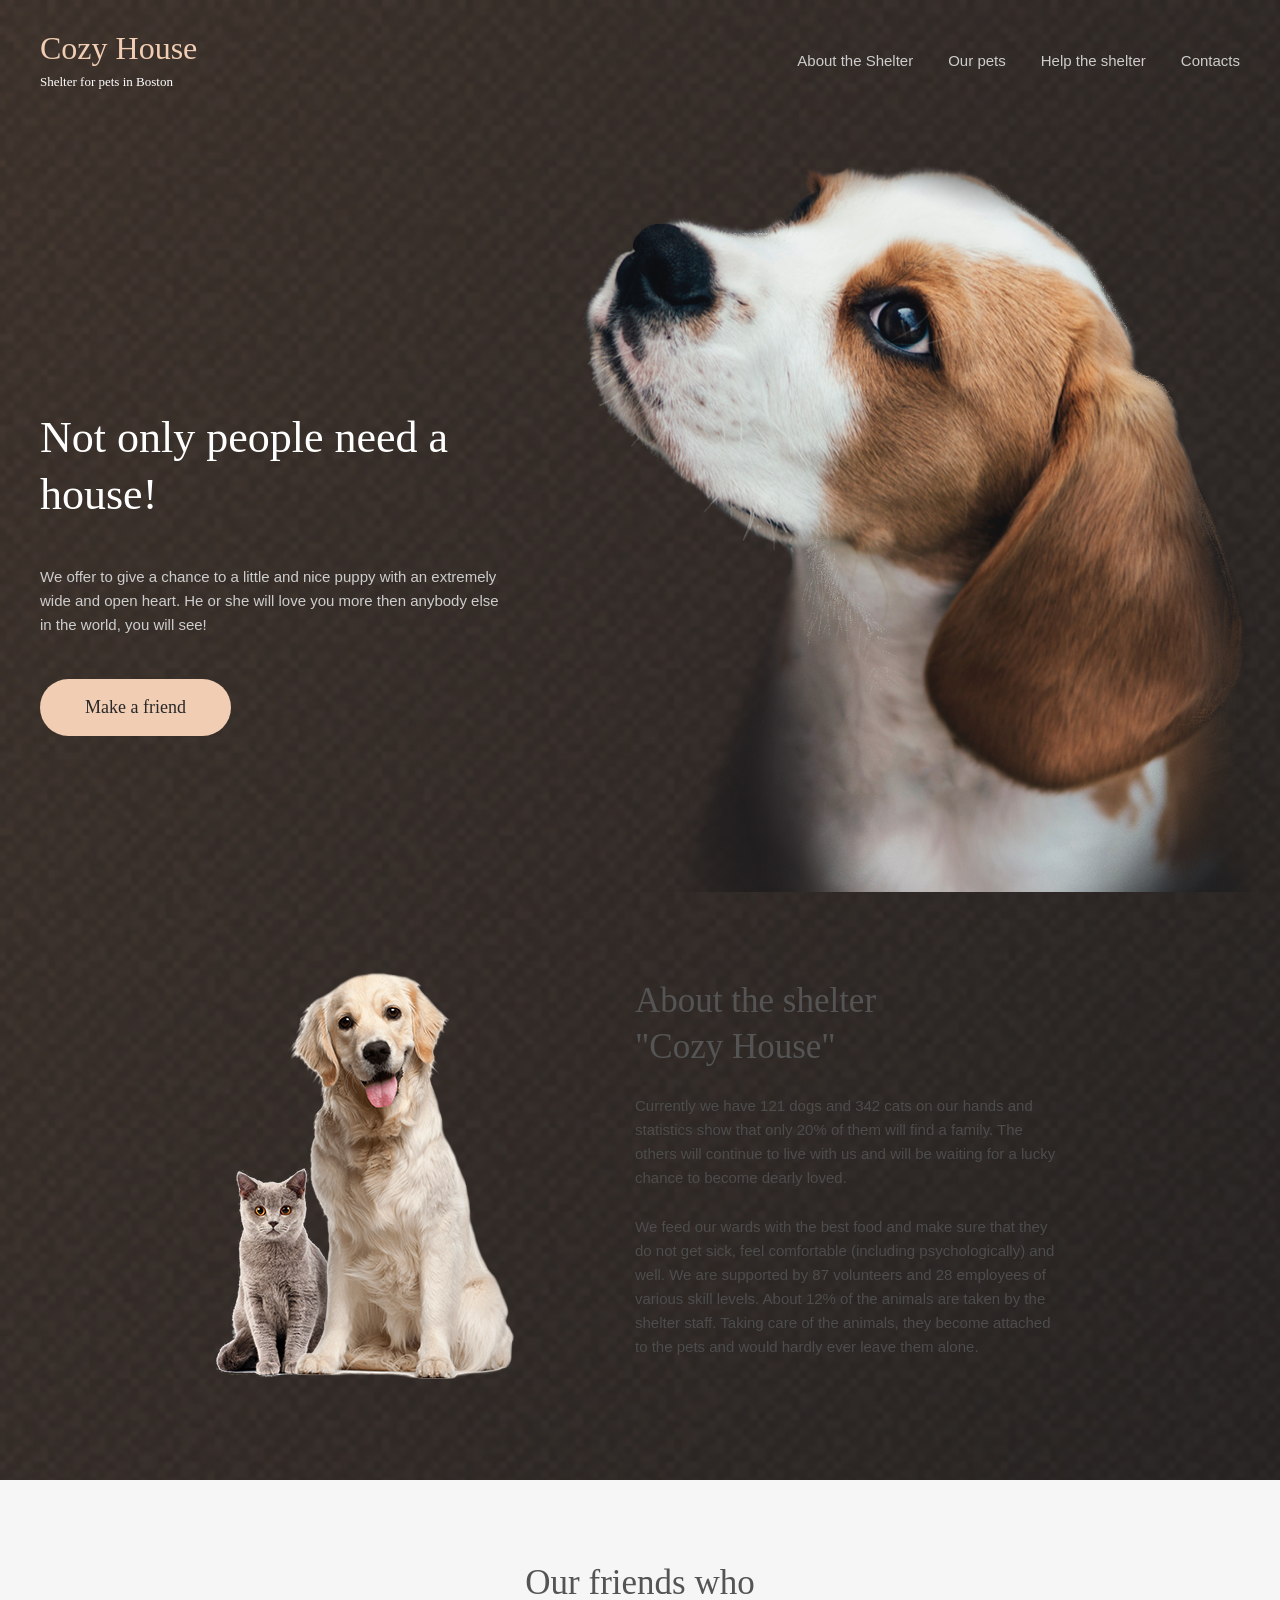
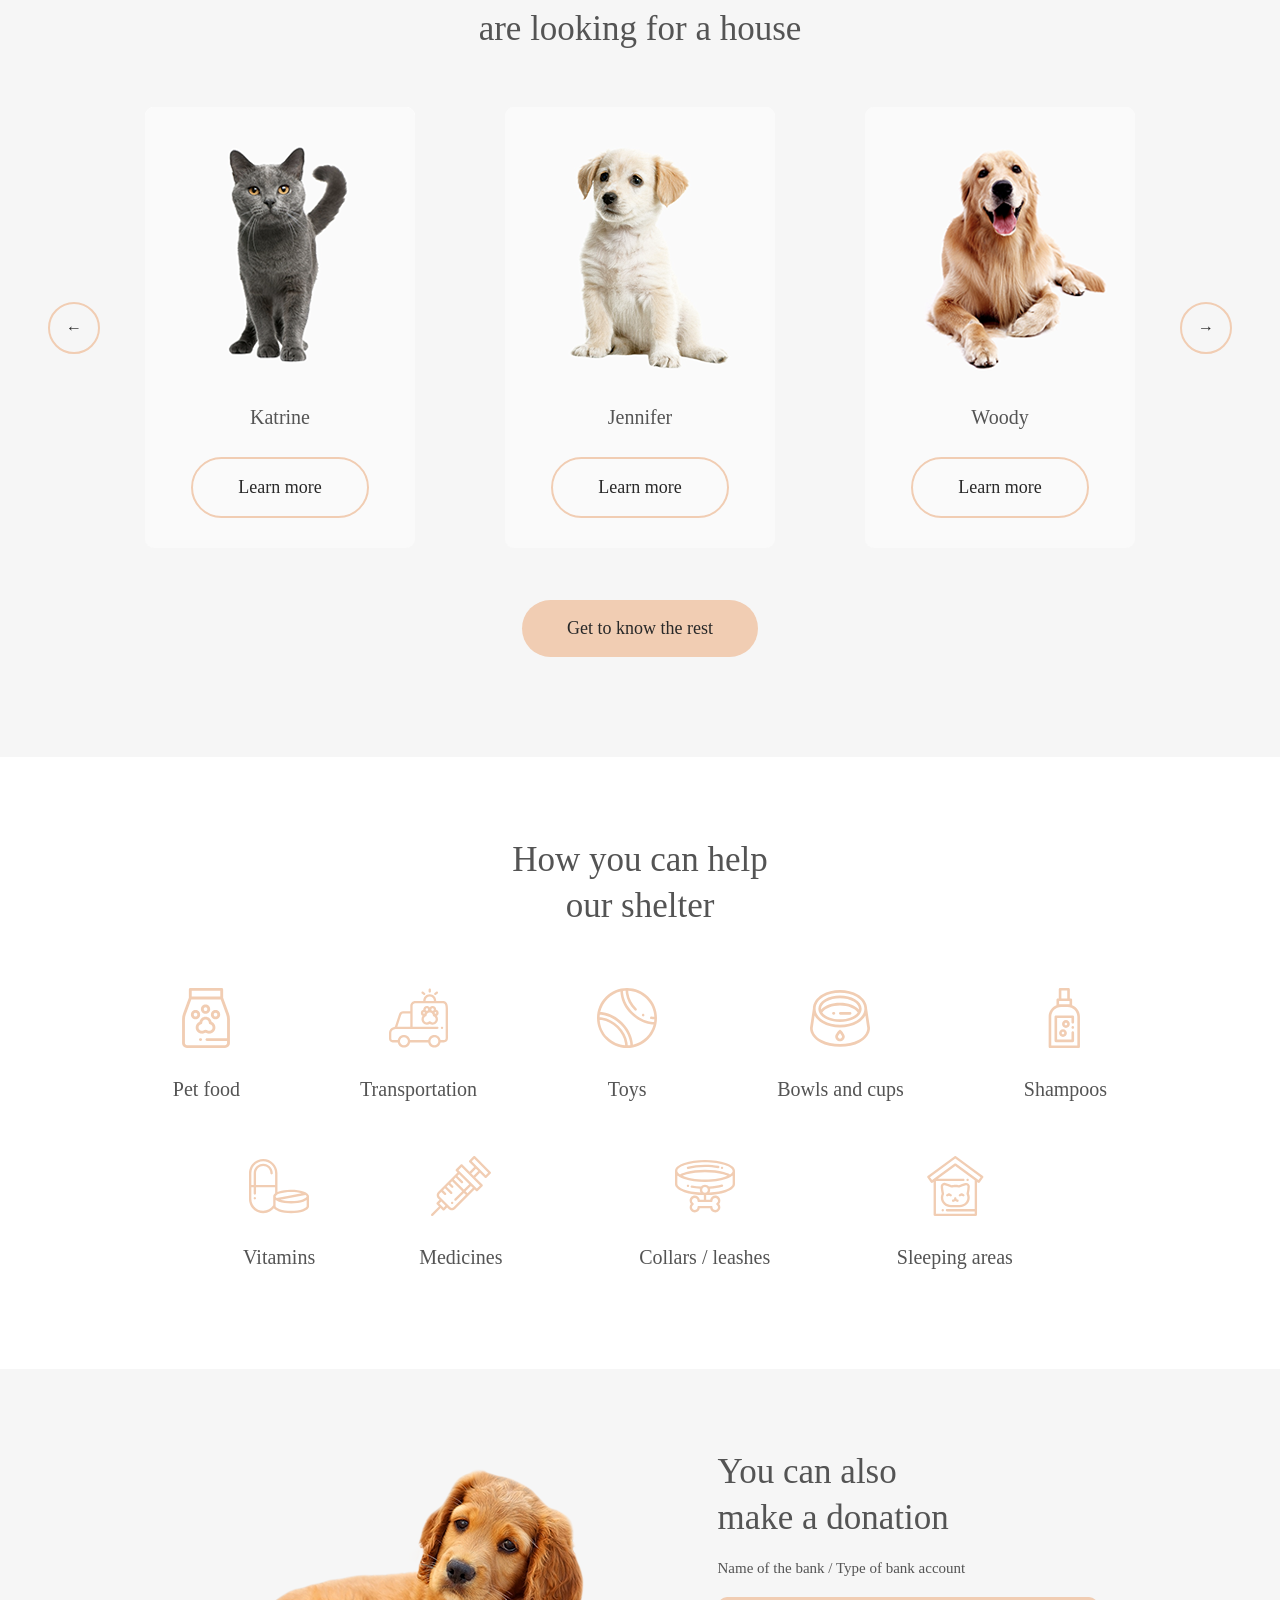
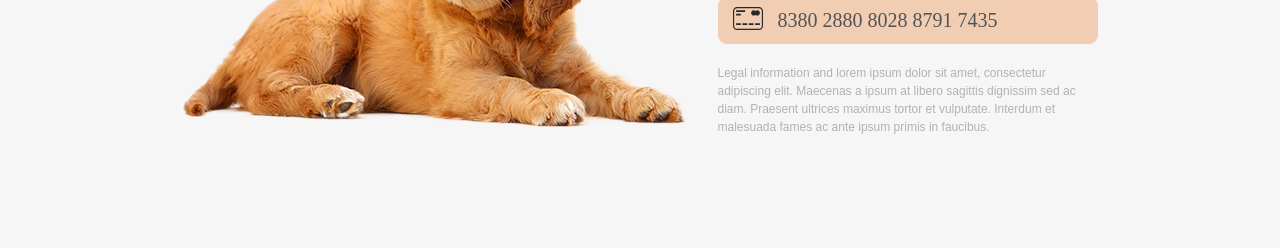
==== index.html @ b6890c9a "feat: add help and donation part to index" ====
<!doctype html>
<html lang="en">
  <head>
    <meta charset="UTF-8" />
    <meta name="viewport" content="width=device-width, initial-scale=1.0" />
    <link rel="stylesheet" href="style.css" />

    <title>Shelter</title>
  </head>
  <body>
    <div class="top-background-wrapper">
      <header class="header">
        <div class="header-container">
          <div class="header-logo">
            <a href="index.html" class="header-logo-link">
              <h1>Cozy House</h1>
              <p>Shelter for pets in Boston</p>
            </a>
          </div>
          <nav class="header-navigation">
            <ul class="nav-list">
              <li class="nav-item"><a href="#about">About the Shelter</a></li>
              <li class="nav-item"><a href="our-pets.html">Our pets</a></li>
              <li class="nav-item"><a href="#help">Help the shelter</a></li>
              <li class="nav-item"><a href="#donation">Contacts</a></li>
            </ul>
          </nav>
        </div>
      </header>

      <section class="start-screen">
        <div class="container start-screen-container">
          <div class="start-screen-wrapper">
            <div class="start-screen-content">
              <h2>
                Not only people <br class="show-on-mobile" />
                need a house!
              </h2>
              <p class="start-screen-text">
                We offer to give a chance to a little and nice puppy with an extremely wide and open heart. He or she will love you more
                then anybody else in the world, you will see!
              </p>
            </div>
            <div class="start-scree-button-block">
              <a href="#" class="start-screen-button">Make a friend</a>
            </div>
          </div>
          <img src="img/dog1.png" alt="Собака" class="start-screen-image" />
        </div>
      </section>
<main>
      <section class="about">
        <div class="container">
          <div class="about-content">
            <img src="img/about-pets.png" alt="фото" class="about-pet-image" />
            <div class="about-text-content">
              <h3>
                About the shelter <br />
                "Cozy House"
              </h3>
              <p>
                Currently we have 121 dogs and 342 cats on our hands and statistics show that only 20% of them will find a family. The
                others will continue to live with us and will be waiting for a lucky chance to become dearly loved.
              </p>
              <p>
                We feed our wards with the best food and make sure that they do not get sick, feel comfortable (including psychologically)
                and well. We are supported by 87 volunteers and 28 employees of various skill levels. About 12% of the animals are taken by
                the shelter staff. Taking care of the animals, they become attached to the pets and would hardly ever leave them alone.
              </p>
            </div>
          </div>
        </div>
      </section>

      <section class="pets">
        <div class="container">
          <div class="pets-content">
            <h3 class="pets-text">
              Our friends who<br />
              are looking for a house
            </h3>
            <div class="slider">
              <div class="slider-button-left">←</div>

              <div class="pets-cards">
                <div class="pet-card">
                  <img src="img/pets-katrine.png" alt="фото" class="pet-card-image" />
                  <p>Katrine</p>
                  <a href="#" class="pet-card-button">Learn more</a>
                </div>
                <div class="pet-card">
                  <img src="img/pets-jennifer.png" alt="фото" class="pet-card-image" />
                  <p>Jennifer</p>
                  <a href="#" class="pet-card-button">Learn more</a>
                </div>
                <div class="pet-card pet-card-woody">
                  <img src="img/pets-woody.png" alt="фото" class="pet-card-image" />
                  <p>Woody</p>
                  <a href="#" class="pet-card-button">Learn more</a>
                </div>
              </div>
              <div class="slider-button-right">→</div>
            </div>
            <a href="#" class="pets-content-button">Get to know the rest</a>
          </div>
        </div>
      </section>
      <section class="help">
        <div class="container">
          <div class="help-content">
            <h3 class="help-title">
              How you can help <br />
              our shelter
            </h3>
          </div>
          <div class="help-cards">
            <div class="help-card">
              <img src="img/icon-pet-food.svg" alt="Pet-food" />
              <h4>Pet food</h4>
            </div>

            <div class="help-card">
              <img src="img/icon-transportation.svg" alt="Transportation" />
              <h4>Transportation</h4>
            </div>

            <div class="help-card">
              <img src="img/icon-toys.svg" alt="Toys" />
              <h4>Toys</h4>
            </div>

            <div class="help-card">
              <img src="img/icon-bowls-and-cups.svg" alt="Bowls and cups" />
              <h4>Bowls and cups</h4>
            </div>

            <div class="help-card">
              <img src="img/icon-shampoos.svg" alt="Shampoos" />
              <h4>Shampoos</h4>
            </div>
            <div class="help-card">
              <img src="img/icon-vitamins.svg" alt="Vitamins" />
              <h4>Vitamins</h4>
            </div>
            <div class="help-card">
              <img src="img/icon-medicines.svg" alt="Medicines" />
              <h4>Medicines</h4>
            </div>
            <div class="help-card">
              <img src="img/icon-collars-leashes.svg" alt="Collars / leashes" />
              <h4>Collars / leashes</h4>
            </div>
            <div class="help-card">
              <img src="img/icon-sleeping-area.svg" alt="Sleeping areas" />
              <h4>Sleeping areas</h4>
            </div>
          </div>
        </div>
      </section>

      <section class="donation">
        <div class="container">
          <div class="donation-content">
            <img src="img/donation-dog.png" alt="фото" />
            <div class="donation-info">
              <h3>
                You can also<br />
                make a donation
              </h3>
              <h5>Name of the bank / Type of bank account</h5>
              <div class="credit-card">
                <a href="#!" class="credit-card-number">
                  <div class="credit-card-ico">
                    <img src="img/credit-card.svg" alt="ico" />
                  </div>
                  <h4>8380 2880 8028 8791 7435</h4>
                </a>
                <p>
                  Legal information and lorem ipsum dolor sit amet, consectetur adipiscing elit. Maecenas a ipsum at libero sagittis
                  dignissim sed ac diam. Praesent ultrices maximus tortor et vulputate. Interdum et malesuada fames ac ante ipsum primis in
                  faucibus.
                </p>
              </div>
            </div>
          </div>
        </div>
      </section>
    </main>
  </body>
</html>
---- style.css ----
body {
  margin: 0;
}
html {
  scroll-behavior: smooth;
}

.top-background-wrapper {
  background: url("img/start-screen-gradient-background.jpg") center/cover no-repeat;
  width: 100%;
  overflow: visible;
}
.container {
  max-width: 1280px;
  margin: 0 auto;
  padding: 0 40px;
  box-sizing: border-box;
}
.header-container {
  padding-top: 31px;
  padding-bottom: 74px;
  padding-left: 40px;
  padding-right: 40px;
  display: flex;
  justify-content: space-between;
  align-items: center;
}
.header-logo-link {
  text-decoration: none;
  flex-shrink: 0;
}

.nav-list {
  display: flex;
  list-style-type: none;
  gap: 35px;
  padding: 0;
  margin: 0;
}
.nav-item a {
  text-decoration: none;
  color: #cdcdcd;
  font-family: "Arial";
  line-height: 1.6;
  font-size: 15px;
  white-space: nowrap;
}
.header-logo h1 {
  font-family: "Georgia";
  font-size: 32px;
  margin: 0;
  line-height: 1.1;
  color: #f1cdb3;
  font-weight: normal;
}
.header-logo h1:hover {
  -webkit-text-stroke: 1px black;
}
.header-logo p:hover {
  text-shadow:
    -1px -1px 0 #000,
    1px -1px 0 #000,
    -1px 1px 0 #000,
    1px 1px 0 #000;
}

.header-logo p {
  color: #ffffff;
  font-size: 13px;
  letter-spacing: 10%;
  margin-top: 8px;
  margin-bottom: 0px;
}

.start-screen-text {
  color: #cdcdcd;
  margin: 42px 0;
  font-size: 15px;

  line-height: 1.6;

  font-family: "Arial";
}

.start-screen-container h2 {
  margin: 0;
  font-size: 44px;
  line-height: 1.3;
  font-family: "Georgia";
  text-decoration: none;
  color: #ffffff;
  font-weight: normal;
}

.start-screen {
  width: 100%;
}
.start-screen-container {
  display: flex;
  justify-content: space-between;
  align-items: center;
  position: relative;
  height: 728px;
  overflow: hidden;
  padding-top: 89px;
}
.start-screen-content {
  display: flex;
  flex-direction: column;
  justify-content: center;
  width: 460px;
  position: relative;
  z-index: 2;
  align-items: flex-start;
}
.start-screen-wrapper {
  display: flex;
  flex-direction: column;
}
.start-screen-image {
  position: absolute;
  right: 0;
  bottom: 0;
  z-index: 1;
  pointer-events: none;
}

.start-screen-button {
  background: #f1cdb3;
  border-radius: 40px;
  color: #292929;
  font-size: 18px;
  line-height: 1.5;
  font-family: "Georgia";
  padding: 15px 45px;
  text-decoration: none;
}
.about-pet-image {
  margin-right: 120px;
  width: 300px;
  height: 408px;
}

.about-content {
  display: flex;
  align-items: center;
  justify-content: center;
  margin-top: 80px;
  margin-bottom: 100px;
}

.about-text-content {
  width: 430px;
}
.about-text-content h3 {
  font-family: Georgia;
  font-size: 35px;
  color: #545454;
  letter-spacing: 6%;
  line-height: 1.3;
  margin: 0 auto;
  font-weight: normal;
}

.about-text-content p {
  font-family: Arial;
  font-size: 15px;
  color: #4c4c4c;
  line-height: 1.6;
  margin-top: 25px;
}
.pets {
  background-color: #f6f6f6;
  padding-bottom: 100px;
  box-sizing: border-box;
}

.pets-content {
  width: 1200px;
  display: flex;
  flex-direction: column;
  align-items: center;
}

.slider {
  width: 1200px;
  height: 435px;
  display: flex;
  justify-content: center;
  align-items: center;
}

.pet-card {
  background-color: #fafafa;
  margin: 0px 45px;
  width: 270px;
  display: flex;
  flex-direction: column;
  justify-content: center;
  align-items: center;
  border-radius: 9px;
  gap: 30px;
}

.pet-card p {
  color: #545454;
  font-family: "Georgia";
  font-size: 20px;
  letter-spacing: 6%;
  line-height: 100%;
  margin: 0;
}

.pets-cards {
  display: flex;
  justify-content: center;
  align-items: center;
  flex-direction: row;
  max-width: 100%;
}
.pet-card-image {
  width: 270px;
  height: 270px;
}
.pets-text {
  font-weight: normal;
  font-family: "Georgia";
  font-size: 35px;
  letter-spacing: 6%;
  line-height: 1.3;
  color: #545454;
  height: 90px;
  width: 400px;
  margin-top: 80px;
  margin-bottom: 60px;
  text-align: center;
}

.pet-card-button {
  border: 2px solid #f1cdb3;
  border-radius: 40px;
  color: #292929;
  font-size: 18px;
  line-height: 1.5;
  font-family: "Georgia";
  padding: 15px 45px;
  margin-bottom: 30px;
  text-decoration: none;
  box-sizing: border-box;
}
.pets-content-button {
  background: #f1cdb3;
  margin-top: 55px;
  border-radius: 40px;
  color: #292929;
  font-size: 18px;
  line-height: 1.5;
  font-family: "Georgia";
  padding: 15px 45px;
  text-decoration: none;
}

.slider-button-right,
.slider-button-left {
  display: flex;
  align-items: center;
  justify-content: center;
  text-decoration: none;
  border-radius: 50%;
  border: 2px solid #f1cdb3;
  color: #292929;
  box-sizing: border-box;
  height: 52px;
  width: 52px;
  flex-shrink: 0;
}

.help {
  background-color: #ffffff;
  display: flex;
  flex-direction: column;
  align-items: center;
  justify-content: center;
  padding: 0 20px;
}

.help-cards {
  display: grid;
  grid-template-columns: auto 120px auto 120px auto 120px auto 120px auto;
  justify-content: center;
  gap: 55px 0;
  max-width: 1026px;
  margin-bottom: 100px;
}

.help-card {
  display: flex;
  margin: 0 !important;
  flex-direction: column;
  justify-content: center;
  align-items: center;
  white-space: nowrap;
  width: fit-content;
  gap: 30px;
}

.help-card:nth-child(1) {
  grid-column: 1;
}
.help-card:nth-child(2) {
  grid-column: 3;
}
.help-card:nth-child(3) {
  grid-column: 5;
}
.help-card:nth-child(4) {
  grid-column: 7;
}
.help-card:nth-child(5) {
  grid-column: 9;
}
.help-card:nth-child(6) {
  grid-column: 2;
  transform: translateX(3px);
}
.help-card:nth-child(7) {
  grid-column: 4;
  transform: translateX(-58px);
}
.help-card:nth-child(8) {
  grid-column: 6;
  transform: translateX(-18px);
}
.help-card:nth-child(9) {
  grid-column: 8;
  transform: translateX(-7px);
}

.help-title {
  display: flex;
  justify-content: center;
  text-align: center;
  margin-top: 80px;
  margin-bottom: 60px;
  font-size: 35px;
  font-family: "Georgia";
  letter-spacing: 6%;
  line-height: 1.3;
  color: #545454;
  font-weight: normal;
}

.help-card h4 {
  font-family: "Georgia";
  font-size: 20px;
  line-height: 1.15;
  letter-spacing: 6%;
  color: #545454;
  font-weight: normal;
  margin: 0;
}

.help-card img {
  height: 60px;
  width: 60px;
}

.donation {
  background-color: #f6f6f6;
  display: flex;
  justify-content: center;
  align-items: center;
}
.donation-content {
  display: flex;
  justify-content: center;
  align-items: center;
  gap: 30px;
  width: 915px;
  margin-top: 80px;
  margin-bottom: 100px;
}
.donation-content img {
  height: 261px;
  width: 505px;
}
.donation-info {
  display: flex;
  flex-direction: column;
  align-items: flex-start;
  gap: 20px;
}
.donation-info h3 {
  font-family: "Georgia";
  font-size: 35px;
  line-height: 1.3;
  letter-spacing: 6%;
  font-weight: normal;
  color: #545454;
  margin: 0;
}

.donation-info h5 {
  font-family: "Georgia";
  font-size: 15px;
  line-height: 1.1;
  letter-spacing: 6%;
  font-weight: normal;
  color: #545454;
  margin: 0;
}

.credit-card-number h4 {
  color: #545454;
  font-family: "Georgia";
  letter-spacing: 6%;
  line-height: 1.15;
  font-size: 20px;
  margin: 0;
  font-weight: normal;
}
.credit-card-ico img {
  height: 23px;
  width: 30px;
}

.credit-card p {
  color: #b2b2b2;
  font-family: "Arial";
  font-size: 12px;
  line-height: 18px;
  margin-top: 20px;
}

.credit-card-number {
  display: flex;
  flex-direction: row;
  align-items: center;
  gap: 15px;
  white-space: nowrap;
  background-color: #f1cdb3;
  border-radius: 9px;
  padding: 10px 15px;
  text-decoration: none;
}

.footer {
  background: url("footer-gradient-background.png") center/cover no-repeat;
  padding: 40px 40px 0 40px; /* Верхние отступы */
  margin-top: 0; /* Сбрасываем любые верхние отступы */
  position: relative; /* Обычный поток документа */
}

.footer-content-info-contacts h3 {
  margin: 0;
  font-size: 35px;
  color: #ffffff;
  font-family: "Georgia";
  letter-spacing: 6%;
  line-height: 1.3;
  font-weight: normal;
}

.footer-content-info-locations h3 {
  margin: 0;
  font-size: 35px;
  color: #ffffff;
  font-family: "Georgia";
  letter-spacing: 6%;
  line-height: 1.3;
  font-weight: normal;
}

.footer-content-image img {
  height: 310px;
  width: 300px;
}

.footer-content {
  display: flex;
  justify-content: space-between;
  gap: 160px;
}

.footer-content-info {
  display: flex;
  flex-direction: row;
  flex-shrink: 0;
  gap: 160px;
}

.footer-content-info-contacts {
  display: flex;
  flex-direction: column;
  align-items: flex-start;
  gap: 40px;
  margin-bottom: 40px;
  margin-top: 16px;
  height: fit-content;
}
.footer-content-info-locations {
  display: flex;
  flex-direction: column;
  align-items: flex-start;
  gap: 34px;
  margin-bottom: 40px;
  margin-top: 16px;
}

.footer-links {
  display: flex;
  align-items: center;
  gap: 20px;
  text-decoration: none;
}
.footer-links h4 {
  color: #f1cdb3;
  font-size: 20px;
  font-family: "Georgia";
  letter-spacing: 6%;
  line-height: 1.15;
  font-weight: normal;
  margin: 0;
}

.header__white {
  height: 120px;
}
.white__bg {
  background: #ffffff;
}

.white__bg h1 {
  color: #545454;
}

.white__bg p {
  color: #292929;
}

.white__bg a {
  color: #545454;
}

.button__white_bg {
  margin-bottom: 35px;
}
.our__pets__cards {
  display: grid;
  /* Меняем repeat(4...) на auto-fit, чтобы карточки переносились автоматически */
  grid-template-columns: repeat(auto-fit, 270px);
  justify-content: center;
  gap: 24px 40px;
  max-width: 1300px; /* Чтобы блок не разлетался слишком широко */
  margin: 0 auto 47px auto; /* Центрируем и оставляем отступ 100px снизу */
}

.our__pet__card {
  display: flex;
  flex-direction: column;
  justify-content: center;
  align-items: center;
  gap: 30px;
}

.our__pet__card p {
  margin: 0;
  font-family: Georgia;
  font-size: 20px;
  color: #545454;
  letter-spacing: 6%;
  line-height: 100%;
}

.slider-nav {
  display: flex;
  justify-content: center;
  align-items: center;
  gap: 20px;
}

.nav-btn-left {
  border-radius: 50%;
  width: 50px;
  height: 50px;
  border: 2px solid #cdcdcd;
  color: #cdcdcd;
  background-color: #f6f6f6;
}

.nav-btn-right {
  border-radius: 50%;
  width: 50px;
  height: 50px;
  border: 2px solid #f1cdb3;
  color: #000000;
  background-color: #f6f6f6;
}

.nav-btn-active-page {
  border-radius: 50%;
  width: 50px;
  height: 50px;
  background-color: #f1cdb3;
  border: 2px solid #f1cdb3;

  color: #000000;
}
.show-on-mobile {
  display: none;
}

.start-scree-button-block {
  display: flex;
  justify-content: start;
  align-items: start;
}
/* Планшетная версия (768px - 1279px) */
@media (min-width: 768px) and (max-width: 1279px) {
  .container {
    max-width: 1279px;
    padding: 0 30px;
  }
  .header-logo h1 {
    font-size: 35px;
  }

  .header-container {
    padding-left: 30px;
    padding-right: 30px;
    padding-bottom: 60px;
  }
  .start-screen-container {
    flex-direction: column;
    justify-content: start;
    align-items: center;
    height: 1015px;
  }

  .start-screen-image {
    height: 593px;
    width: 569px;
  }
  .about-content {
    flex-direction: column-reverse;
    align-items: center;
    gap: 80px;
  }

  .about-pet-image {
    margin-right: 0;
  }
  .start-scree-button-block {
    display: flex;
    justify-content: center;
  }
  .slider {
    width: 708px;
  }
  .pet-card {
    margin: 0px;
  }
  .pets-cards {
    gap: 40px;
    margin-left: 12px;
    margin-right: 12px;
    overflow: hidden;
  }
  .pets-content {
    width: 708px;
  }
  .pet-card-woody {
    display: none;
  }

  .help-cards {
    grid-template-columns: repeat(3, 1fr);
    gap: 55px 60px;
    max-width: 630px;
  }
  .help-card:nth-child(n) {
    transform: none;
    grid-column: auto;
  }
  .help-card {
    height: 113px;
    width: 170px;
  }

  .donation-content {
    flex-direction: column-reverse;
    gap: 60px;
    margin-top: 78px;
    margin-bottom: 100px;
  }

  .donation-info {
    width: 380px;
    justify-content: center;
  }
  .footer-content {
    flex-direction: column;
    gap: 65px;
  }
  .footer {
    padding: 30px 64px 0px 64px;
  }
  .footer-content-image {
    display: flex;
    align-items: center;
    justify-content: center;
  }
  .hide-on-mobile {
    display: none;
  }
  .footer-content-info {
    gap: 30px;
  }
  .show-on-mobile {
    display: block;
  }

  .about-text-content p {
    margin-bottom: 0px;
  }
  .credit-card p {
    margin-bottom: 0px;
  }
  .pet-card-button {
    padding: 15px 45px;
  }

  .credit-card-number {
    width: fit-content;
    padding: 7px 15px;
  }

  .footer-content-info-contacts {
    margin-top: 0px;
    width: fit-content;
    margin-bottom: 0px;
  }

  .footer-content-info-locations {
    margin-top: 0px;
    width: fit-content;
    gap: 32px;
    margin-bottom: 0px;
  }
}
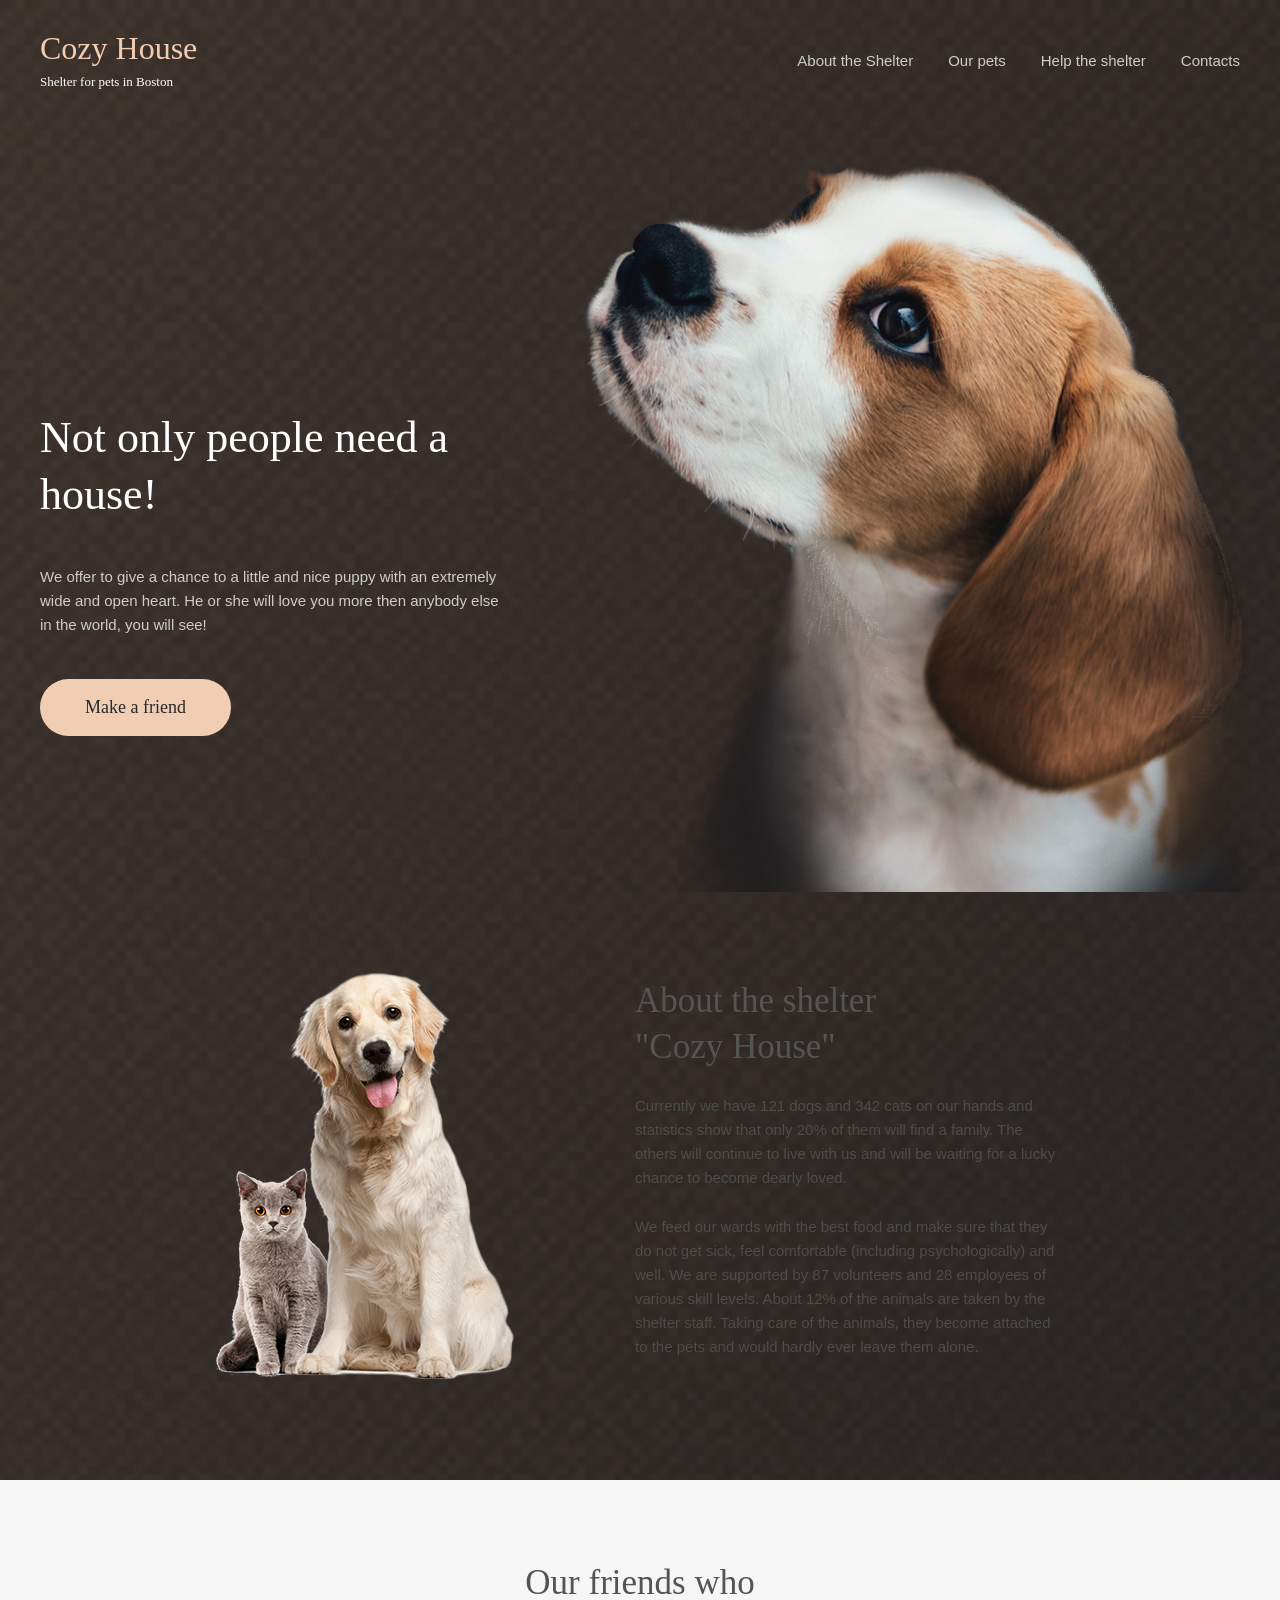
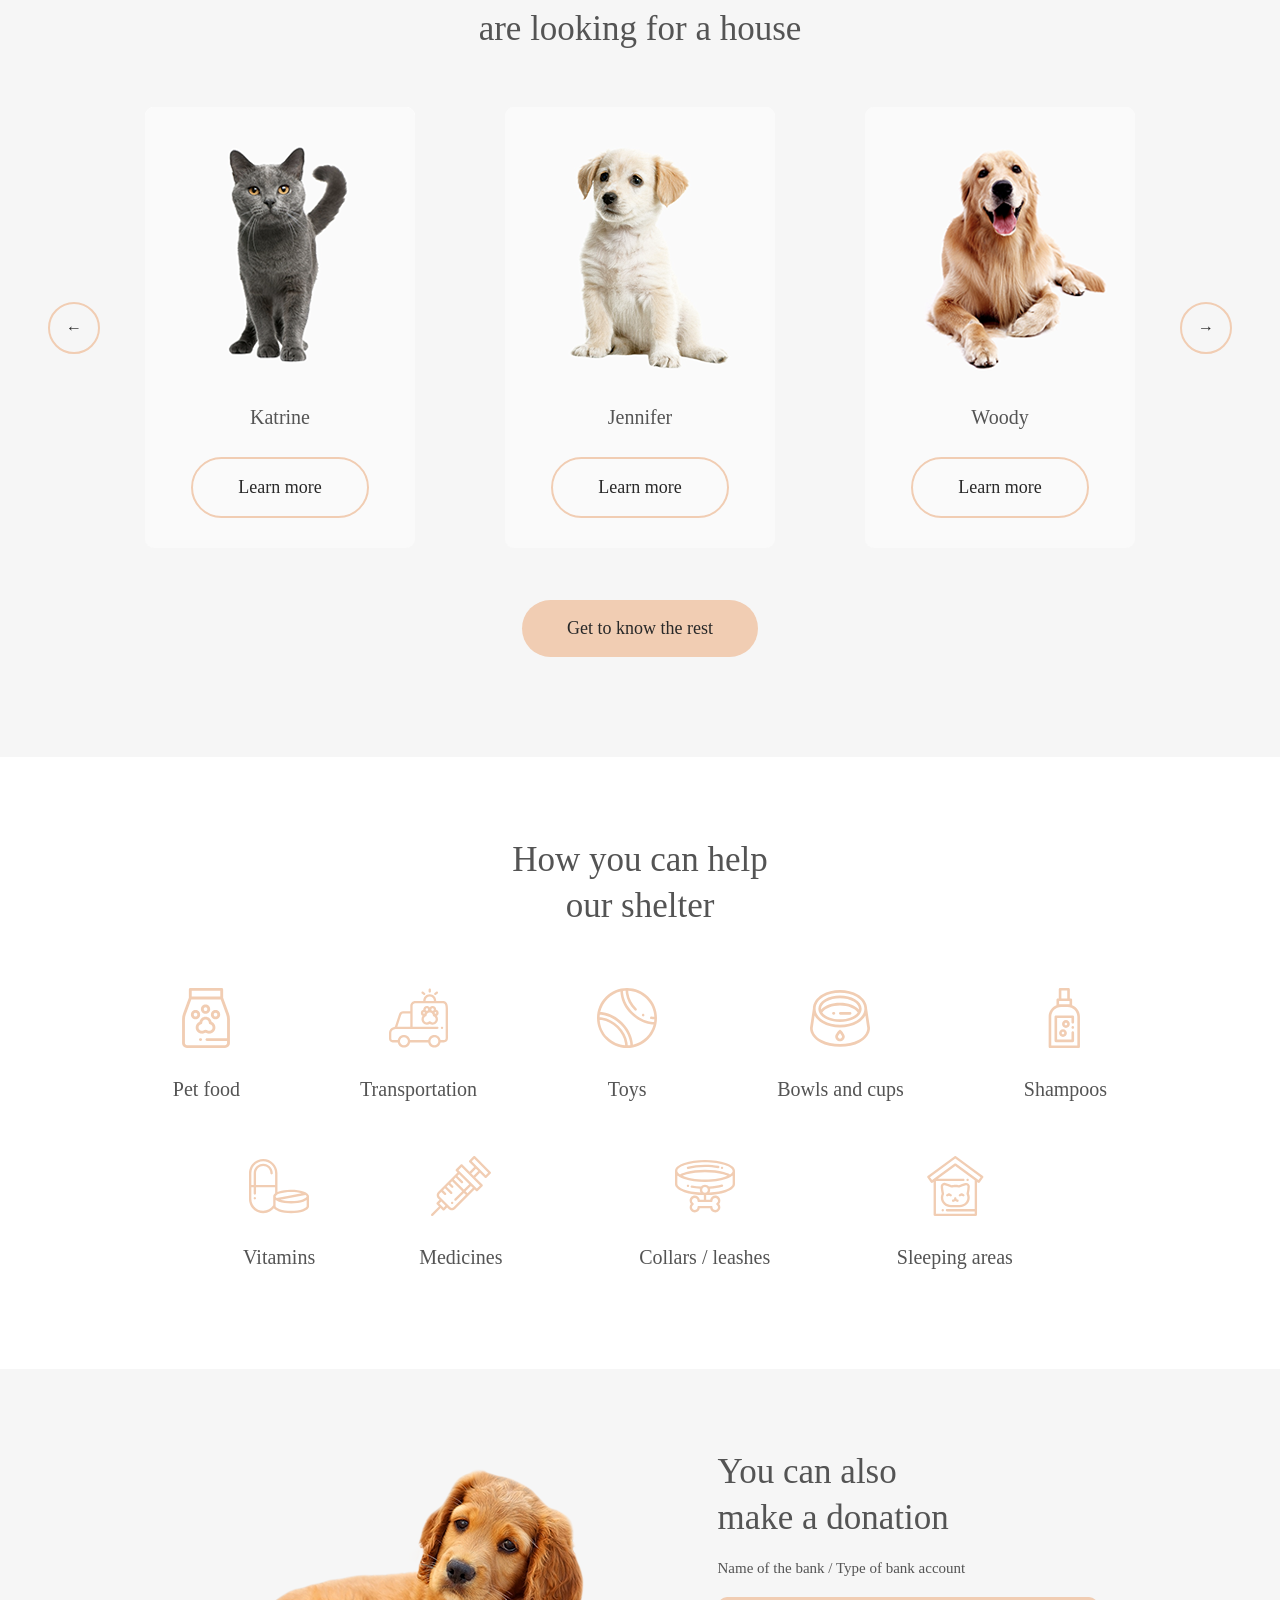
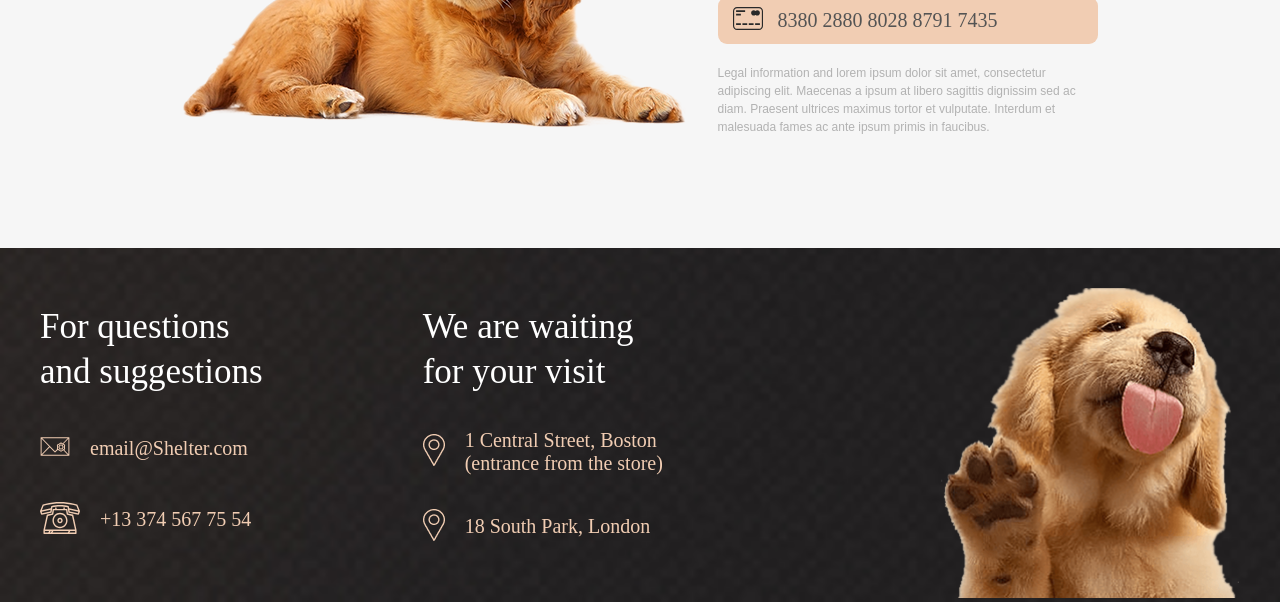
==== commit 9bdb22fd: "feat: add footer to index" ====
--- a/index.html
+++ b/index.html
@@ -186,5 +186,53 @@
         </div>
       </section>
     </main>
+    <footer class="footer">
+      <div class="footer-content">
+        <div class="footer-content-info">
+          <div class="footer-content-info-contacts">
+            <h3>
+              For questions <br class="hide-on-mobile" />
+              and suggestions
+            </h3>
+            <a href="#!" class="footer-links">
+              <div class="credit-card-ico">
+                <img src="img/icon-email.svg" alt="ico" />
+              </div>
+              <h4>email@Shelter.com</h4>
+            </a>
+            <a href="#!" class="footer-links">
+              <div class="footer-links-ico">
+                <img src="img/icon-phone.svg" alt="ico" />
+              </div>
+              <h4>+13 374 567 75 54</h4>
+            </a>
+          </div>
+          <div class="footer-content-info-locations">
+            <h3>
+              We are waiting <br class="hide-on-mobile" />
+              for your visit
+            </h3>
+            <a href="#!" class="footer-links">
+              <div class="footer-links-ico">
+                <img src="img/icon-marker.png" alt="ico" />
+              </div>
+              <h4>
+                1 Central Street, Boston<br />
+                (entrance from the store)
+              </h4>
+            </a>
+            <a href="#!" class="footer-links">
+              <div class="footer-links-ico">
+                <img src="img/icon-marker.png" alt="ico" />
+              </div>
+              <h4>18 South Park, London</h4>
+            </a>
+          </div>
+        </div>
+        <div class="footer-content-image">
+          <img src="img/footer-puppy.png" alt="фото" />
+        </div>
+      </div>
+    </footer>
   </body>
 </html>
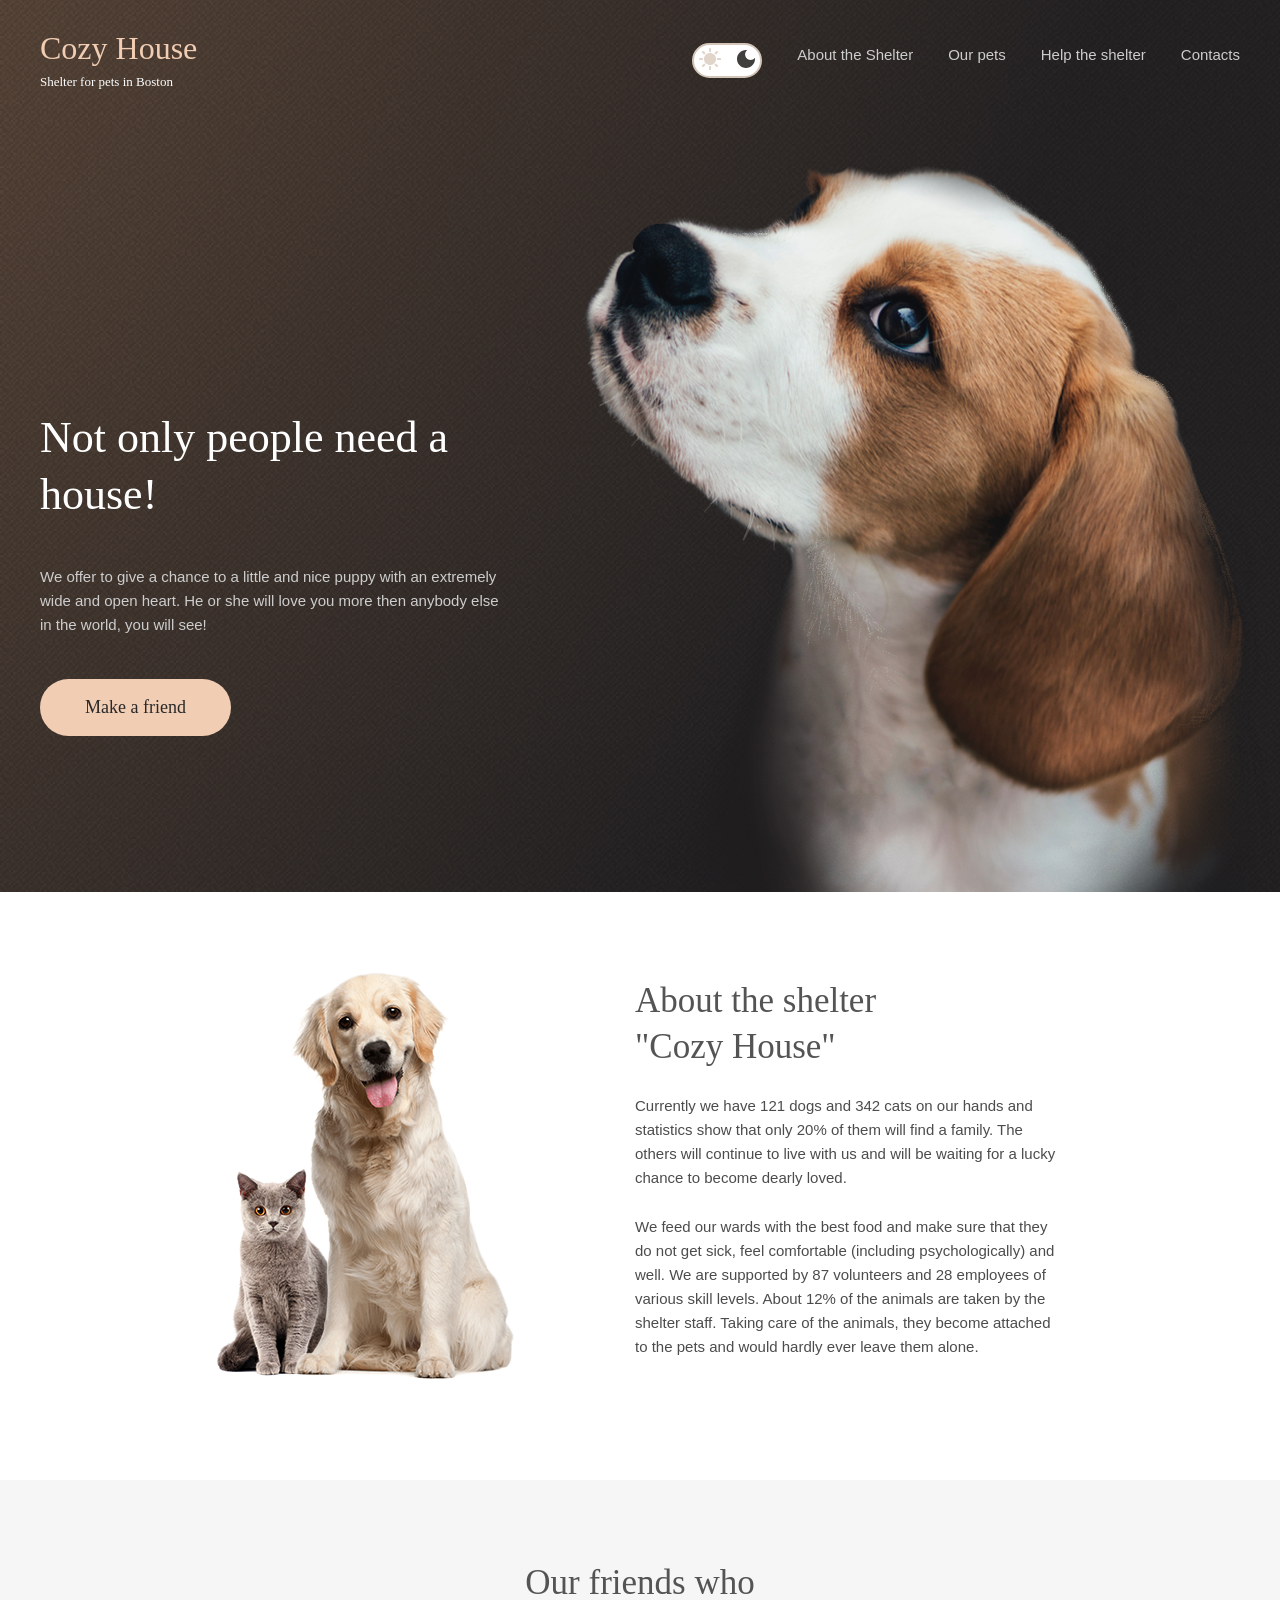
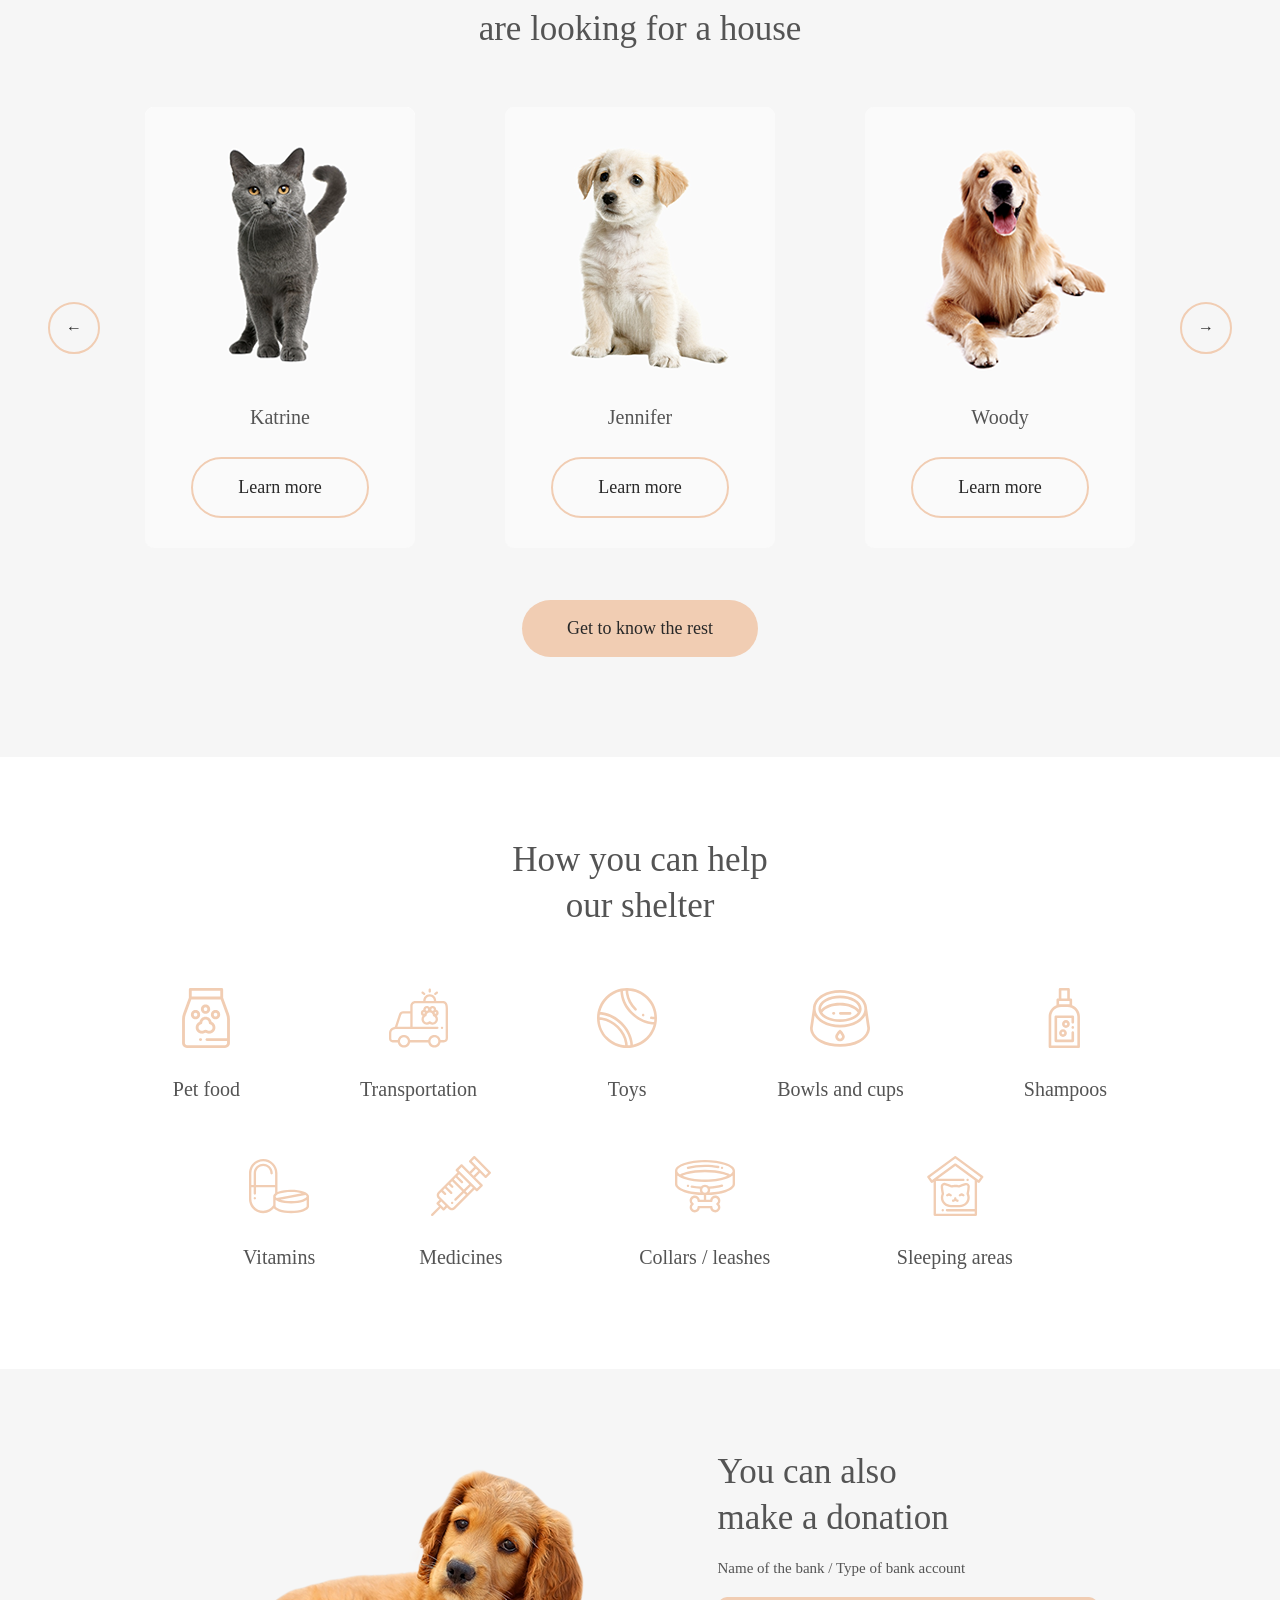
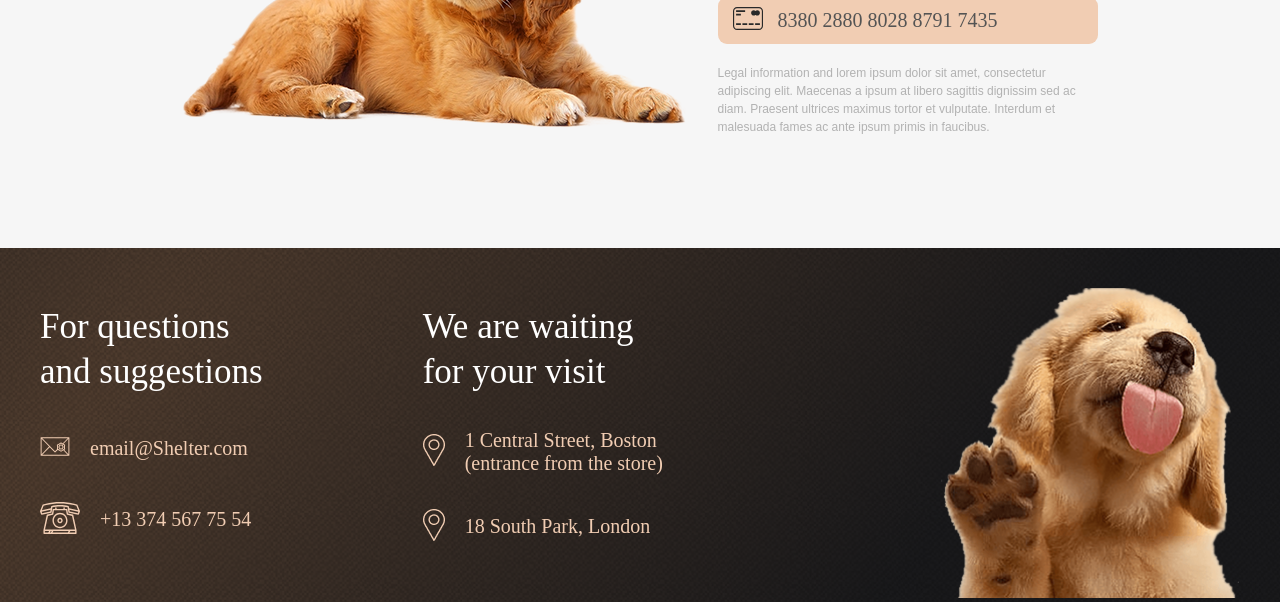
==== commit e75c97cd: "feat: add the dark theme to index and our-pets" ====
--- a/index.html
+++ b/index.html
@@ -19,6 +19,15 @@
           </div>
           <nav class="header-navigation">
             <ul class="nav-list">
+              <li class="nav-item">
+                <label class="theme-switch">
+                  <input type="checkbox" id="theme-toggle">
+                  <span class="theme-slider">
+                    <span class="sun"><img src="img/Sun.png" alt="sun"></span>
+                    <span class="moon"><img src="img/Moon.svg" alt="moon"></span>
+                  </span>
+                </label>
+              </li>
               <li class="nav-item"><a href="#about">About the Shelter</a></li>
               <li class="nav-item"><a href="our-pets.html">Our pets</a></li>
               <li class="nav-item"><a href="#help">Help the shelter</a></li>
@@ -47,8 +56,9 @@
           </div>
           <img src="img/dog1.png" alt="Собака" class="start-screen-image" />
         </div>
-      </section>
-<main>
+        </div>
+      </section>
+      <main>
       <section class="about">
         <div class="container">
           <div class="about-content">
@@ -72,7 +82,7 @@
         </div>
       </section>
 
-      <section class="pets">
+        <section class="pets">
         <div class="container">
           <div class="pets-content">
             <h3 class="pets-text">
@@ -105,6 +115,8 @@
           </div>
         </div>
       </section>
+
+
       <section class="help">
         <div class="container">
           <div class="help-content">
@@ -185,7 +197,7 @@
           </div>
         </div>
       </section>
-    </main>
+      </main>
     <footer class="footer">
       <div class="footer-content">
         <div class="footer-content-info">
@@ -234,5 +246,6 @@
         </div>
       </div>
     </footer>
+    <script src="script.js"></script>
   </body>
 </html>
--- a/style.css
+++ b/style.css
@@ -445,7 +445,7 @@
 }
 
 .footer {
-  background: url("footer-gradient-background.png") center/cover no-repeat;
+  background: url("img/footer-gradient-background.png") center/cover no-repeat;
   padding: 40px 40px 0 40px; /* Верхние отступы */
   margin-top: 0; /* Сбрасываем любые верхние отступы */
   position: relative; /* Обычный поток документа */
@@ -748,3 +748,51 @@
     margin-bottom: 0px;
   }
 }
+
+/* темная тема */
+.theme-slider {
+  display: flex;
+  align-items: center;
+  justify-content: space-between;
+  width: 70px;
+  height: 35px;
+  background: #ffffff;
+  border: 2px solid #d4c5b9;
+  border-radius: 99px;
+  box-sizing: border-box;
+  transition: 0.3s;
+  padding: 5px;
+}
+
+html.dark body,
+html.dark .donation,
+html.dark .header__white,
+html.dark .help,
+html.dark .pets,
+html.dark .header- {
+  background: #382c24;
+  color: #cdcdcd;
+}
+
+html.dark .slider {
+  background: #382c24;
+  border-color: #6b5b52;
+}
+html.dark .slider-button-left,
+html.dark .slider-button-right,
+html.dark .pets-text,
+html.dark .about-text-content h3,
+html.dark .about-text-content p,
+html.dark .help-title,
+html.dark .help-card h4,
+html.dark .donation-info h3,
+html.dark .donation-info h5 {
+  color: #cdcdcd;
+}
+.theme-switch input {
+  display: none; /* Скрываем чекбокс */
+}
+.theme-switch {
+  display: inline-block;
+  cursor: pointer;
+}
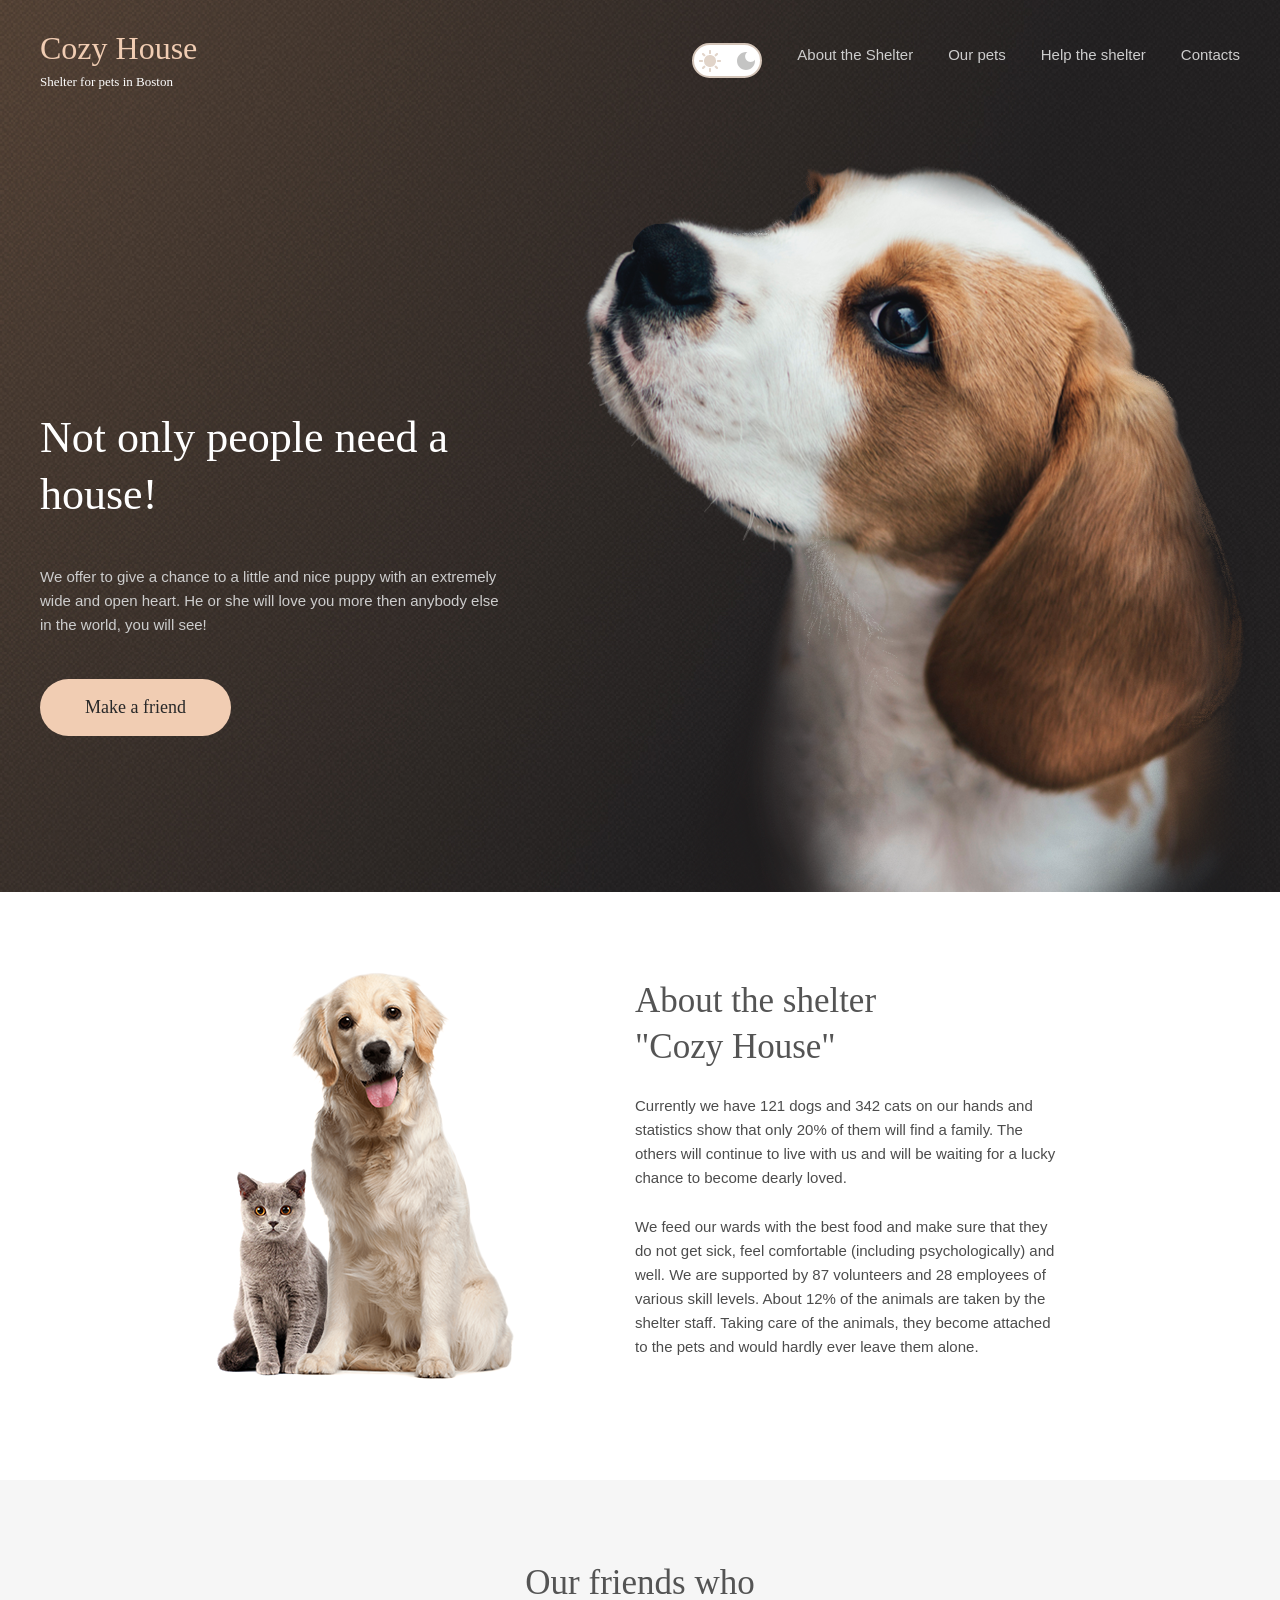
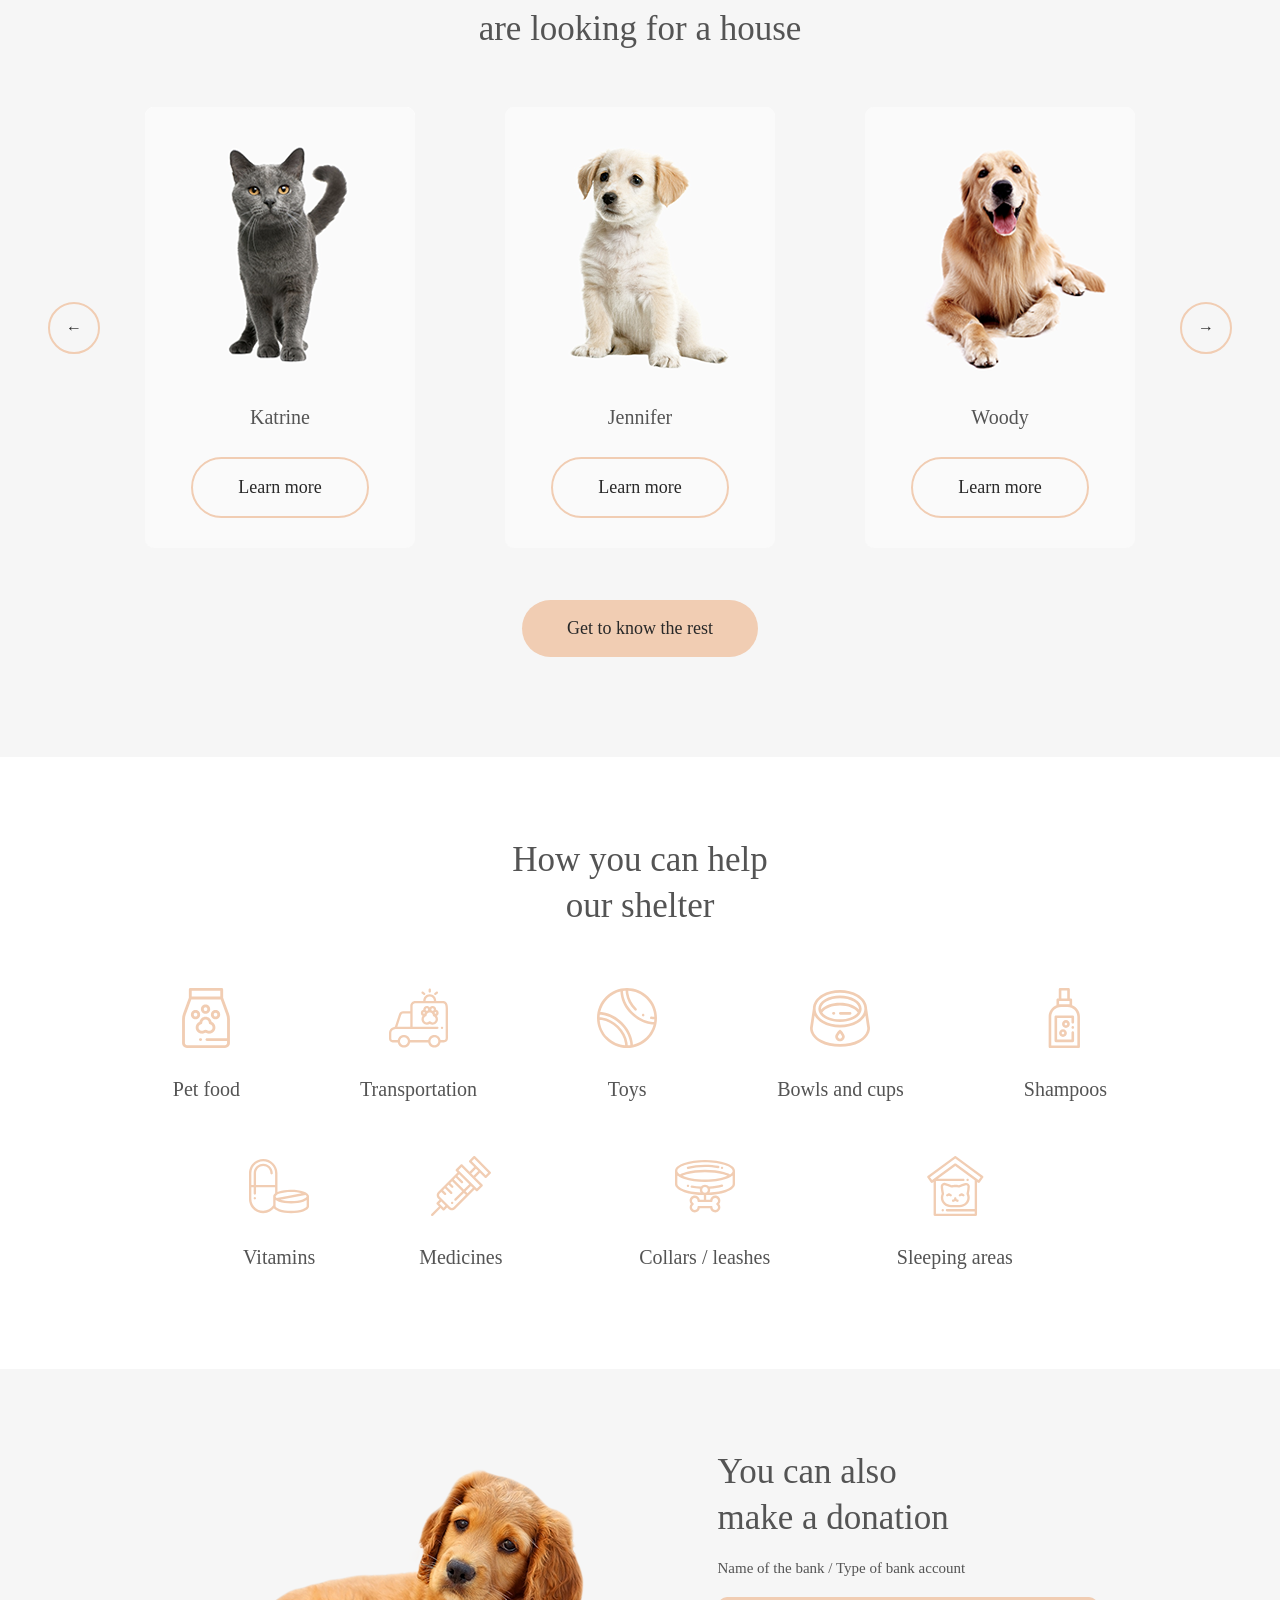
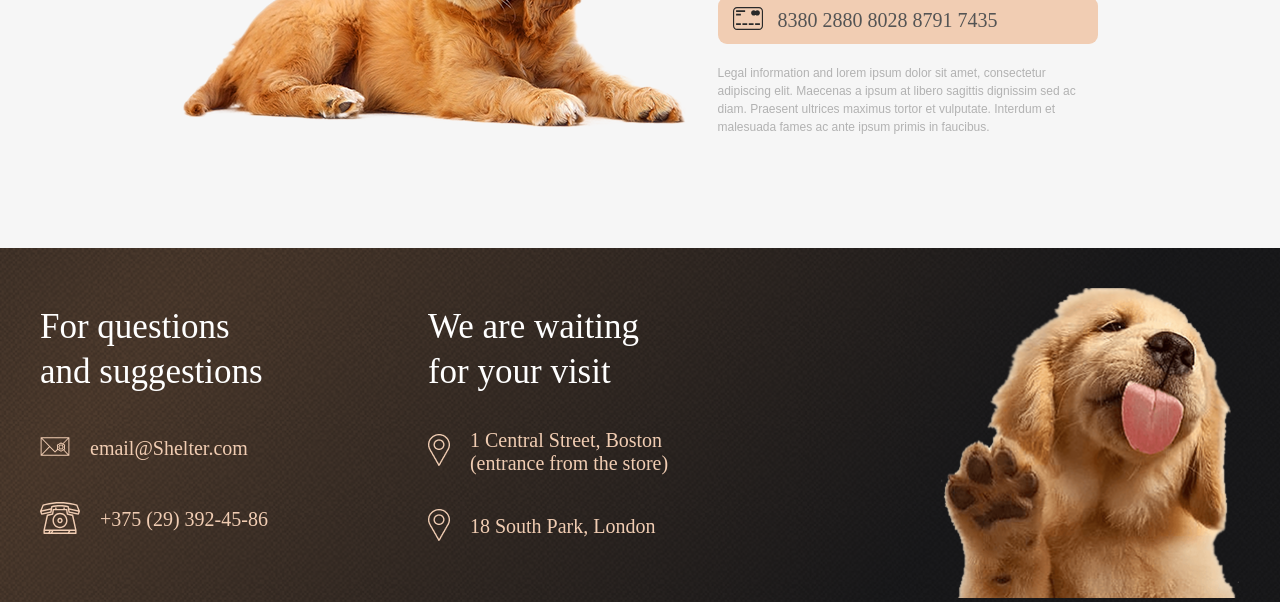
==== commit 5e492a11: "feat: add info to pets cards, add categories and hover states to links ans buttons" ====
--- a/index.html
+++ b/index.html
@@ -4,7 +4,7 @@
     <meta charset="UTF-8" />
     <meta name="viewport" content="width=device-width, initial-scale=1.0" />
     <link rel="stylesheet" href="style.css" />
-
+   <link rel="icon" href="img/fav.jpg">
     <title>Shelter</title>
   </head>
   <body>
@@ -59,7 +59,7 @@
         </div>
       </section>
       <main>
-      <section class="about">
+      <section class="about" id="about">
         <div class="container">
           <div class="about-content">
             <img src="img/about-pets.png" alt="фото" class="about-pet-image" />
@@ -117,7 +117,7 @@
       </section>
 
 
-      <section class="help">
+      <section class="help" id="help">
         <div class="container">
           <div class="help-content">
             <h3 class="help-title">
@@ -170,7 +170,7 @@
         </div>
       </section>
 
-      <section class="donation">
+      <section class="donation" id="donation">
         <div class="container">
           <div class="donation-content">
             <img src="img/donation-dog.png" alt="фото" />
@@ -206,17 +206,17 @@
               For questions <br class="hide-on-mobile" />
               and suggestions
             </h3>
-            <a href="#!" class="footer-links">
-              <div class="credit-card-ico">
+            <a href="mailto:email@Shelter.com" class="footer-links">
+                  <div class="credit-card-ico">
                 <img src="img/icon-email.svg" alt="ico" />
               </div>
               <h4>email@Shelter.com</h4>
             </a>
-            <a href="#!" class="footer-links">
-              <div class="footer-links-ico">
+            <a href="tel:+375293924586" class="footer-links">
+              <span class="footer-links-ico">
                 <img src="img/icon-phone.svg" alt="ico" />
-              </div>
-              <h4>+13 374 567 75 54</h4>
+              </span>
+              <span class="footer-phone">+375 (29) 392-45-86</span>
             </a>
           </div>
           <div class="footer-content-info-locations">
@@ -224,7 +224,7 @@
               We are waiting <br class="hide-on-mobile" />
               for your visit
             </h3>
-            <a href="#!" class="footer-links">
+            <a href="https://maps.google.com/?q=1+Central+Street,+Boston" target="_blank" class="footer-links">
               <div class="footer-links-ico">
                 <img src="img/icon-marker.png" alt="ico" />
               </div>
@@ -233,7 +233,7 @@
                 (entrance from the store)
               </h4>
             </a>
-            <a href="#!" class="footer-links">
+            <a href="https://maps.google.com/?q=18+South+Park,+London" target="_blank" class="footer-links">
               <div class="footer-links-ico">
                 <img src="img/icon-marker.png" alt="ico" />
               </div>
--- a/style.css
+++ b/style.css
@@ -39,11 +39,16 @@
 }
 .nav-item a {
   text-decoration: none;
+  display: inline-block;
   color: #cdcdcd;
   font-family: "Arial";
   line-height: 1.6;
   font-size: 15px;
   white-space: nowrap;
+  transition: transform 0.3s ease;
+}
+.nav-item a:hover {
+  transform: translateY(-3px);
 }
 .header-logo h1 {
   font-family: "Georgia";
@@ -134,6 +139,7 @@
   font-family: "Georgia";
   padding: 15px 45px;
   text-decoration: none;
+  transition: transform 0.3s ease;
 }
 .about-pet-image {
   margin-right: 120px;
@@ -200,6 +206,11 @@
   align-items: center;
   border-radius: 9px;
   gap: 30px;
+  transition: transform 0.3s ease;
+}
+
+.pet-card:hover {
+  transform: translateY(-5px);
 }
 
 .pet-card p {
@@ -236,7 +247,8 @@
   text-align: center;
 }
 
-.pet-card-button {
+.pet-card-button,
+.pet-category-btn {
   border: 2px solid #f1cdb3;
   border-radius: 40px;
   color: #292929;
@@ -247,7 +259,21 @@
   margin-bottom: 30px;
   text-decoration: none;
   box-sizing: border-box;
-}
+  transition: transform 0.3s ease;
+}
+
+.pets-category {
+  display: flex;
+  gap: 15px;
+}
+.pet-category-btn:hover {
+  transform: translateY(-3px);
+}
+
+.active-category-btn {
+  background-color: #f1cdb3;
+}
+
 .pets-content-button {
   background: #f1cdb3;
   margin-top: 55px;
@@ -258,6 +284,7 @@
   font-family: "Georgia";
   padding: 15px 45px;
   text-decoration: none;
+  transition: transform 0.3s ease;
 }
 
 .slider-button-right,
@@ -273,6 +300,7 @@
   height: 52px;
   width: 52px;
   flex-shrink: 0;
+  transition: transform 0.3s ease;
 }
 
 .help {
@@ -509,11 +537,15 @@
 
 .footer-links {
   display: flex;
+
   align-items: center;
   gap: 20px;
   text-decoration: none;
-}
-.footer-links h4 {
+  transition: transform 0.3s ease;
+}
+.footer-links h4,
+.footer-phone {
+  text-decoration: none;
   color: #f1cdb3;
   font-size: 20px;
   font-family: "Georgia";
@@ -521,8 +553,13 @@
   line-height: 1.15;
   font-weight: normal;
   margin: 0;
-}
-
+  display: inline-block;
+  transition: transform 0.3s ease;
+}
+
+.footer-links:hover {
+  transform: translateY(-3px);
+}
 .header__white {
   height: 120px;
 }
@@ -544,6 +581,7 @@
 
 .button__white_bg {
   margin-bottom: 35px;
+  transition: transform 0.3s ease;
 }
 .our__pets__cards {
   display: grid;
@@ -561,8 +599,11 @@
   justify-content: center;
   align-items: center;
   gap: 30px;
-}
-
+  transition: transform 0.3s ease;
+}
+.our__pet__card:hover {
+  transform: translateY(-7px);
+}
 .our__pet__card p {
   margin: 0;
   font-family: Georgia;
@@ -570,6 +611,7 @@
   color: #545454;
   letter-spacing: 6%;
   line-height: 100%;
+  flex-grow: 1;
 }
 
 .slider-nav {
@@ -586,6 +628,7 @@
   border: 2px solid #cdcdcd;
   color: #cdcdcd;
   background-color: #f6f6f6;
+  transition: transform 0.3s ease;
 }
 
 .nav-btn-right {
@@ -595,6 +638,7 @@
   border: 2px solid #f1cdb3;
   color: #000000;
   background-color: #f6f6f6;
+  transition: transform 0.3s ease;
 }
 
 .nav-btn-active-page {
@@ -603,6 +647,7 @@
   height: 50px;
   background-color: #f1cdb3;
   border: 2px solid #f1cdb3;
+  transition: transform 0.3s ease;
 
   color: #000000;
 }
@@ -728,6 +773,7 @@
   }
   .pet-card-button {
     padding: 15px 45px;
+    transition: transform 0.3s ease;
   }
 
   .credit-card-number {
@@ -747,6 +793,18 @@
     gap: 32px;
     margin-bottom: 0px;
   }
+}
+
+.start-screen-button:hover,
+.slider-button-left:hover,
+.slider-button-right:hover,
+.pet-card-button:hover,
+.pets-content-button:hover,
+.nav-btn-left:hover,
+.nav-btn-right:hover,
+.nav-btn-active-page {
+  background-color: #c485598c;
+  transform: translateY(-3px);
 }
 
 /* темная тема */
@@ -769,14 +827,14 @@
 html.dark .header__white,
 html.dark .help,
 html.dark .pets,
-html.dark .header- {
+html.dark .header-logo.white__bg {
   background: #382c24;
   color: #cdcdcd;
 }
 
-html.dark .slider {
-  background: #382c24;
-  border-color: #6b5b52;
+html.dark .theme-slider {
+  background: #a2a5af;
+  border-color: #000000;
 }
 html.dark .slider-button-left,
 html.dark .slider-button-right,
@@ -786,13 +844,43 @@
 html.dark .help-title,
 html.dark .help-card h4,
 html.dark .donation-info h3,
-html.dark .donation-info h5 {
+html.dark .donation-info h5,
+html.dark .nav-list a,
+html.dark .our__pet__card p,
+html.dark a.pet-card-button,
+html.dark a.pet-category-btn {
   color: #cdcdcd;
 }
+html.dark a.active-category-btn {
+  color: #382c24;
+}
+
+html.dark .header-logo h1 {
+  color: #f1cdb3;
+}
+html.dark .header-logo p {
+  color: #ffffff;
+}
 .theme-switch input {
-  display: none; /* Скрываем чекбокс */
+  display: none;
 }
 .theme-switch {
   display: inline-block;
   cursor: pointer;
 }
+.moon {
+  opacity: 0.3;
+  display: flex;
+  align-items: center;
+}
+.sun {
+  opacity: 1;
+  display: flex;
+  align-items: center;
+}
+html.dark .sun {
+  opacity: 0.4;
+}
+html.dark .moon {
+  opacity: 1;
+}
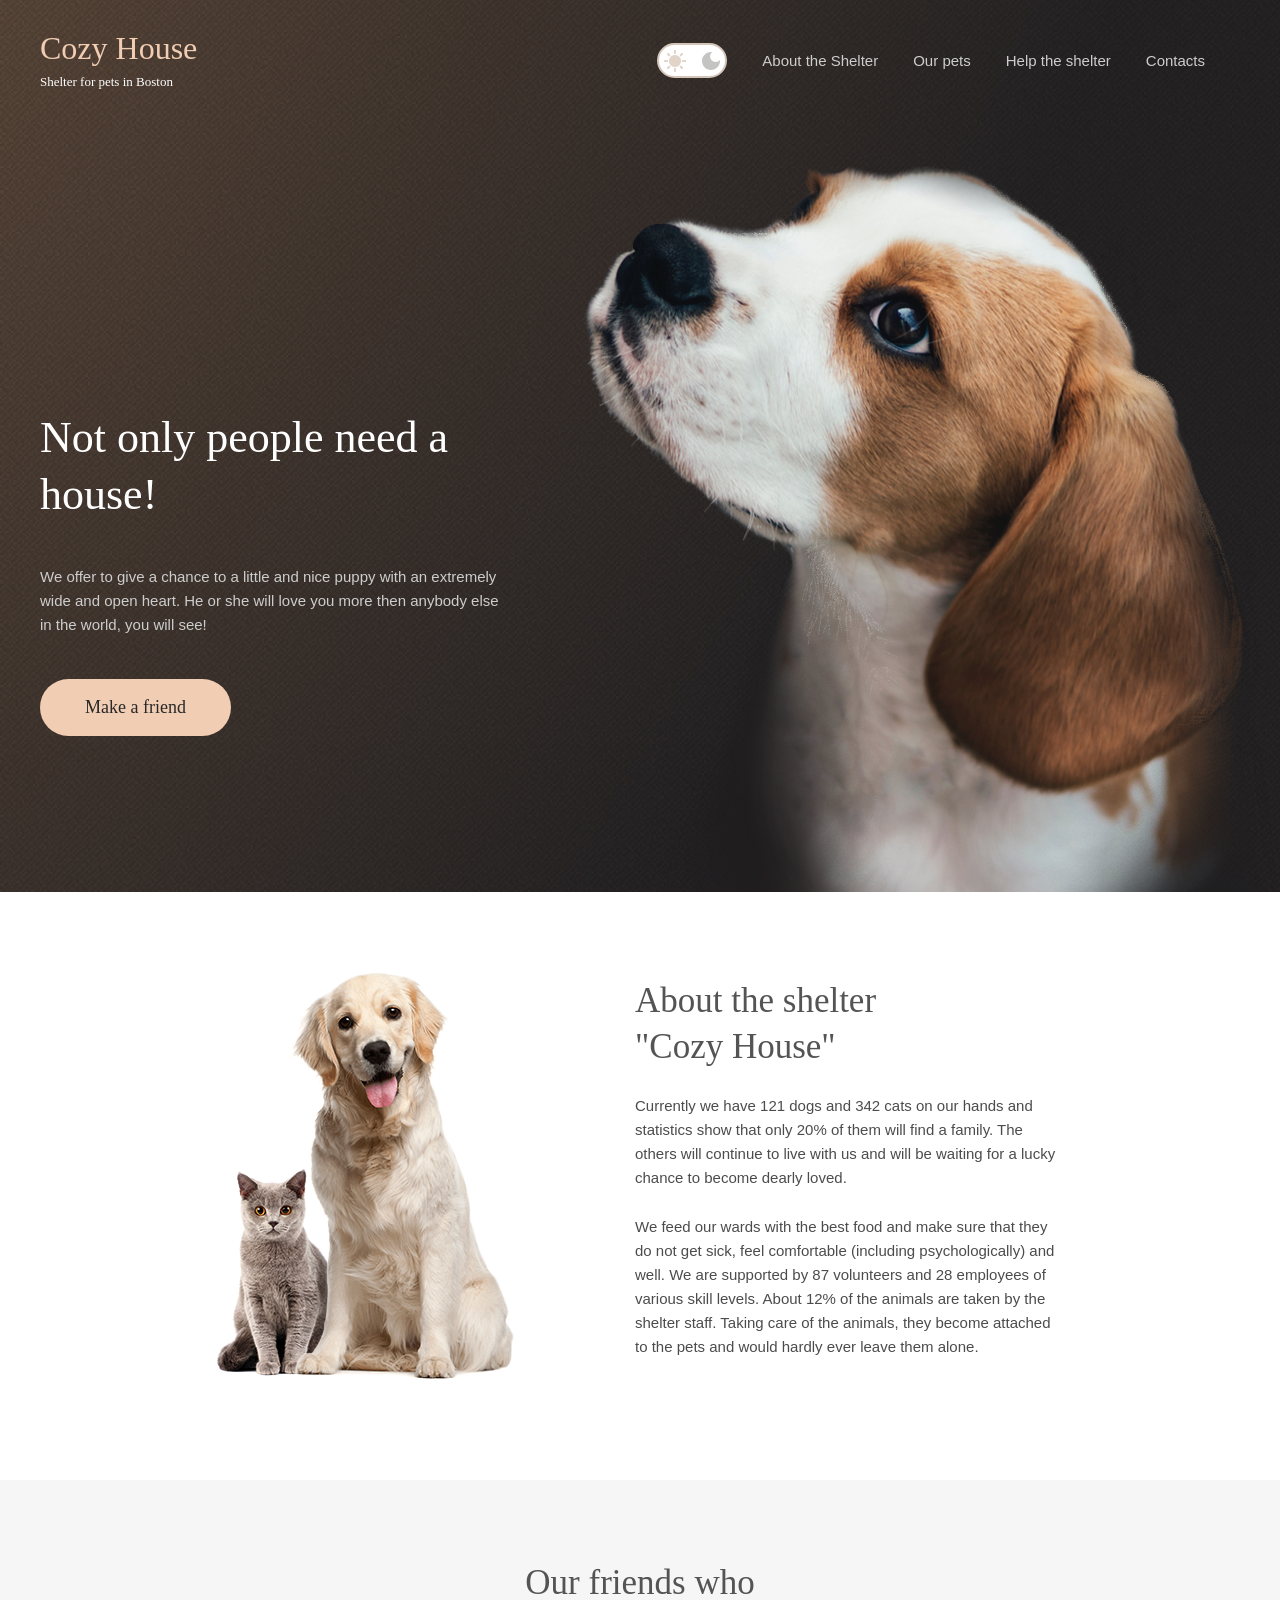
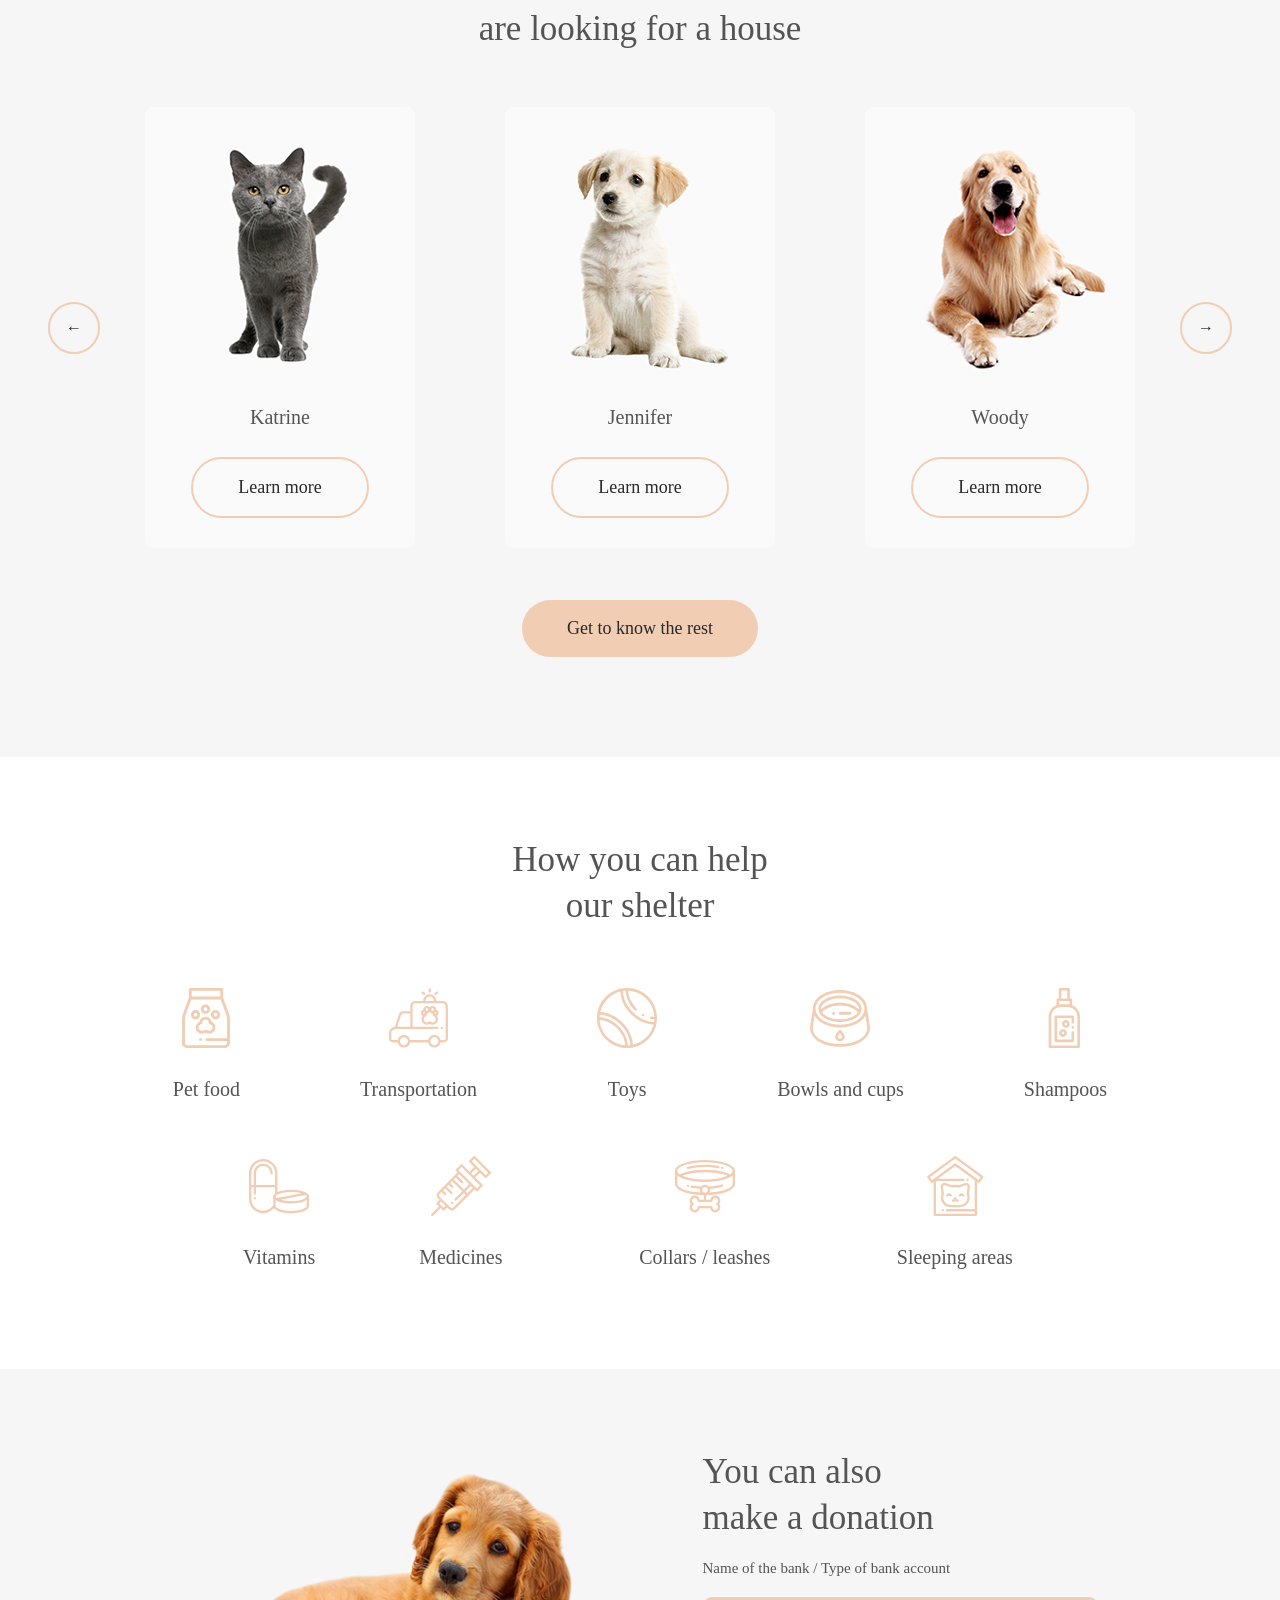
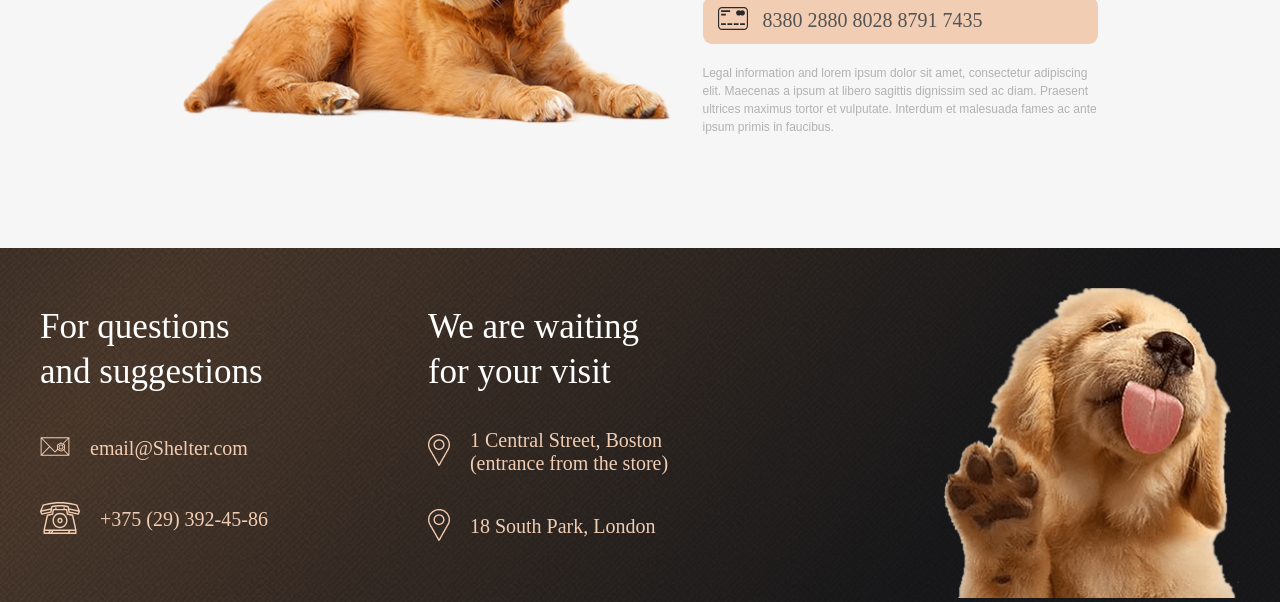
==== commit c1e52e40: "feat: add adaptive to index and our pet" ====
--- a/index.html
+++ b/index.html
@@ -32,8 +32,10 @@
               <li class="nav-item"><a href="our-pets.html">Our pets</a></li>
               <li class="nav-item"><a href="#help">Help the shelter</a></li>
               <li class="nav-item"><a href="#donation">Contacts</a></li>
+              <li class="nav-item"><button class="burger-menu-btn show-on-mobile">☰</button></li>
             </ul>
           </nav>
+          
         </div>
       </header>
 
--- a/style.css
+++ b/style.css
@@ -32,6 +32,7 @@
 
 .nav-list {
   display: flex;
+  align-items: center;
   list-style-type: none;
   gap: 35px;
   padding: 0;
@@ -409,8 +410,8 @@
   margin-bottom: 100px;
 }
 .donation-content img {
-  height: 261px;
-  width: 505px;
+  height: auto;
+  width: 490px;
 }
 .donation-info {
   display: flex;
@@ -663,8 +664,9 @@
 /* Планшетная версия (768px - 1279px) */
 @media (min-width: 768px) and (max-width: 1279px) {
   .container {
-    max-width: 1279px;
     padding: 0 30px;
+    max-width: 768px;
+    justify-content: center;
   }
   .header-logo h1 {
     font-size: 35px;
@@ -734,6 +736,8 @@
 
   .donation-content {
     flex-direction: column-reverse;
+    width: 100%;
+    margin: 0 auto;
     gap: 60px;
     margin-top: 78px;
     margin-bottom: 100px;
@@ -741,8 +745,19 @@
 
   .donation-info {
     width: 380px;
-    justify-content: center;
-  }
+    align-items: center;
+  }
+  .donation-info h3,
+  .donation-info h3 {
+    text-align: center;
+  }
+  .credit-card {
+    display: flex;
+    flex-direction: column;
+    text-align: center;
+    align-items: center;
+  }
+
   .footer-content {
     flex-direction: column;
     gap: 65px;
@@ -792,6 +807,221 @@
     width: fit-content;
     gap: 32px;
     margin-bottom: 0px;
+  }
+}
+.burger-menu-btn {
+  display: none;
+  text-align: center;
+  border-radius: 50%;
+  border: none;
+  height: 30px;
+  width: 30px;
+  background-color: #f1cdb3;
+  font-weight: bold;
+  transition: transform 0.3s ease;
+}
+
+.burger-menu-btn:hover {
+  transform: translateY(-3px);
+}
+
+@media (min-width: 380px) and (max-width: 767px) {
+  .nav-list .nav-item:not(:first-child, :nth-child(6)) {
+    display: none;
+  }
+
+  .burger-menu-btn {
+    display: flex;
+    align-items: center;
+    justify-content: center;
+  }
+}
+
+@media (max-width: 767px) {
+  .container {
+    width: 100%;
+    max-width: 100%;
+    justify-content: center;
+  }
+  .about-content {
+    flex-direction: column-reverse;
+    justify-content: center;
+    align-items: center;
+    gap: 80px;
+  }
+  .about-text-content,
+  .pets-content,
+  .slider {
+    width: 100%;
+  }
+  .start-screen-image {
+    height: 340px;
+    width: auto;
+  }
+  .start-screen-container h2 {
+    font-size: 25px;
+    text-align: center;
+  }
+  .start-screen-text {
+    font-size: 15px;
+    text-align: center;
+  }
+  .start-scree-button-block {
+    display: flex;
+    justify-content: center;
+  }
+  .nav-list {
+    flex-direction: column-reverse;
+    gap: 13px;
+  }
+  .start-screen-container {
+    align-items: start;
+    padding-top: 0px;
+  }
+  .start-screen-content {
+    align-items: center;
+    width: 100%;
+    justify-content: center;
+  }
+  .about-text-content h3 {
+    text-align: center;
+    font-size: 25px;
+  }
+  .about-text-content p {
+    width: 100%;
+    font-size: 15px;
+    text-align: center;
+  }
+  .about-pet-image {
+    width: 260px;
+    height: 353px;
+    margin-right: 0px;
+  }
+  .pets-cards .pet-card:not(:nth-child(0), :nth-child(1)) {
+    display: none;
+  }
+  .pet-card {
+    width: 190px;
+    height: auto;
+    margin: 0 20px;
+  }
+  .slider-button-left,
+  .slider-button-right {
+    width: 45px;
+    height: 45px;
+  }
+  .pet-card-button {
+    padding: 9px 25px;
+    font-size: 18px;
+  }
+  .pets-content-button {
+    margin-top: 0px;
+  }
+  .pets-text {
+    margin-bottom: 0px;
+  }
+  .pet-card-image {
+    width: 190px;
+    height: auto;
+  }
+
+  .pets-text,
+  .help-title,
+  .donation-info h3 {
+    font-size: 25px;
+    text-align: center;
+  }
+}
+
+/* Планшетная версия второй странички (768px - 1279px) */
+@media (min-width: 768px) and (max-width: 1279px) {
+  .our__pets .our__pet__card:not(:nth-child(1), :nth-child(2), :nth-child(3), :nth-child(4)) {
+    display: none;
+  }
+  .our__pets__cards {
+    grid-template-columns: repeat(2, 270px);
+    gap: 40px;
+  }
+}
+
+@media (min-width: 380px) and (max-width: 767px) {
+  .our__pets .our__pet__card:not(:nth-child(1), :nth-child(2)) {
+    display: none;
+  }
+  .our__pets__cards {
+    grid-template-columns: repeat(1, 270px);
+    gap: 40px;
+  }
+  .pets-text {
+    width: auto;
+    text-align: center;
+  }
+  .pet-category-btn {
+    height: 40px;
+    width: 100px;
+    text-align: center;
+    padding: 5px;
+  }
+  .footer-content,
+  .footer-content-info {
+    flex-direction: column;
+    align-items: center;
+    gap: 35px;
+  }
+
+  .help-cards {
+    grid-template-columns: repeat(2, 1fr);
+    gap: 55px 10px;
+    width: 100%;
+    align-items: center;
+    justify-content: center;
+    margin: 0 auto;
+    margin-bottom: 50px;
+  }
+
+  .help-card {
+    grid-column: auto !important;
+    transform: none !important;
+    width: 100%;
+  }
+
+  .help-card h4,
+  .credit-card-number h4 {
+    font-size: 18px;
+  }
+  .credit-card-number {
+    align-items: center;
+    width: fit-content;
+    margin: 0 auto;
+  }
+  .donation-content {
+    width: 100%;
+    justify-content: center;
+    align-items: center;
+    flex-direction: column-reverse;
+    gap: 60px;
+  }
+  .donation-content img {
+    width: 100%;
+    height: auto;
+  }
+  .credit-card-ico img {
+    width: auto;
+    height: 20px;
+  }
+  .donation-info {
+    width: 100%;
+    justify-content: center;
+    align-items: center;
+    text-align: center;
+  }
+  .footer-content-info-contacts h3,
+  .footer-content-info-locations h3 {
+    font-size: 25px;
+  }
+  .footer-links h4,
+  .footer-phone {
+    font-size: 18px;
   }
 }
 
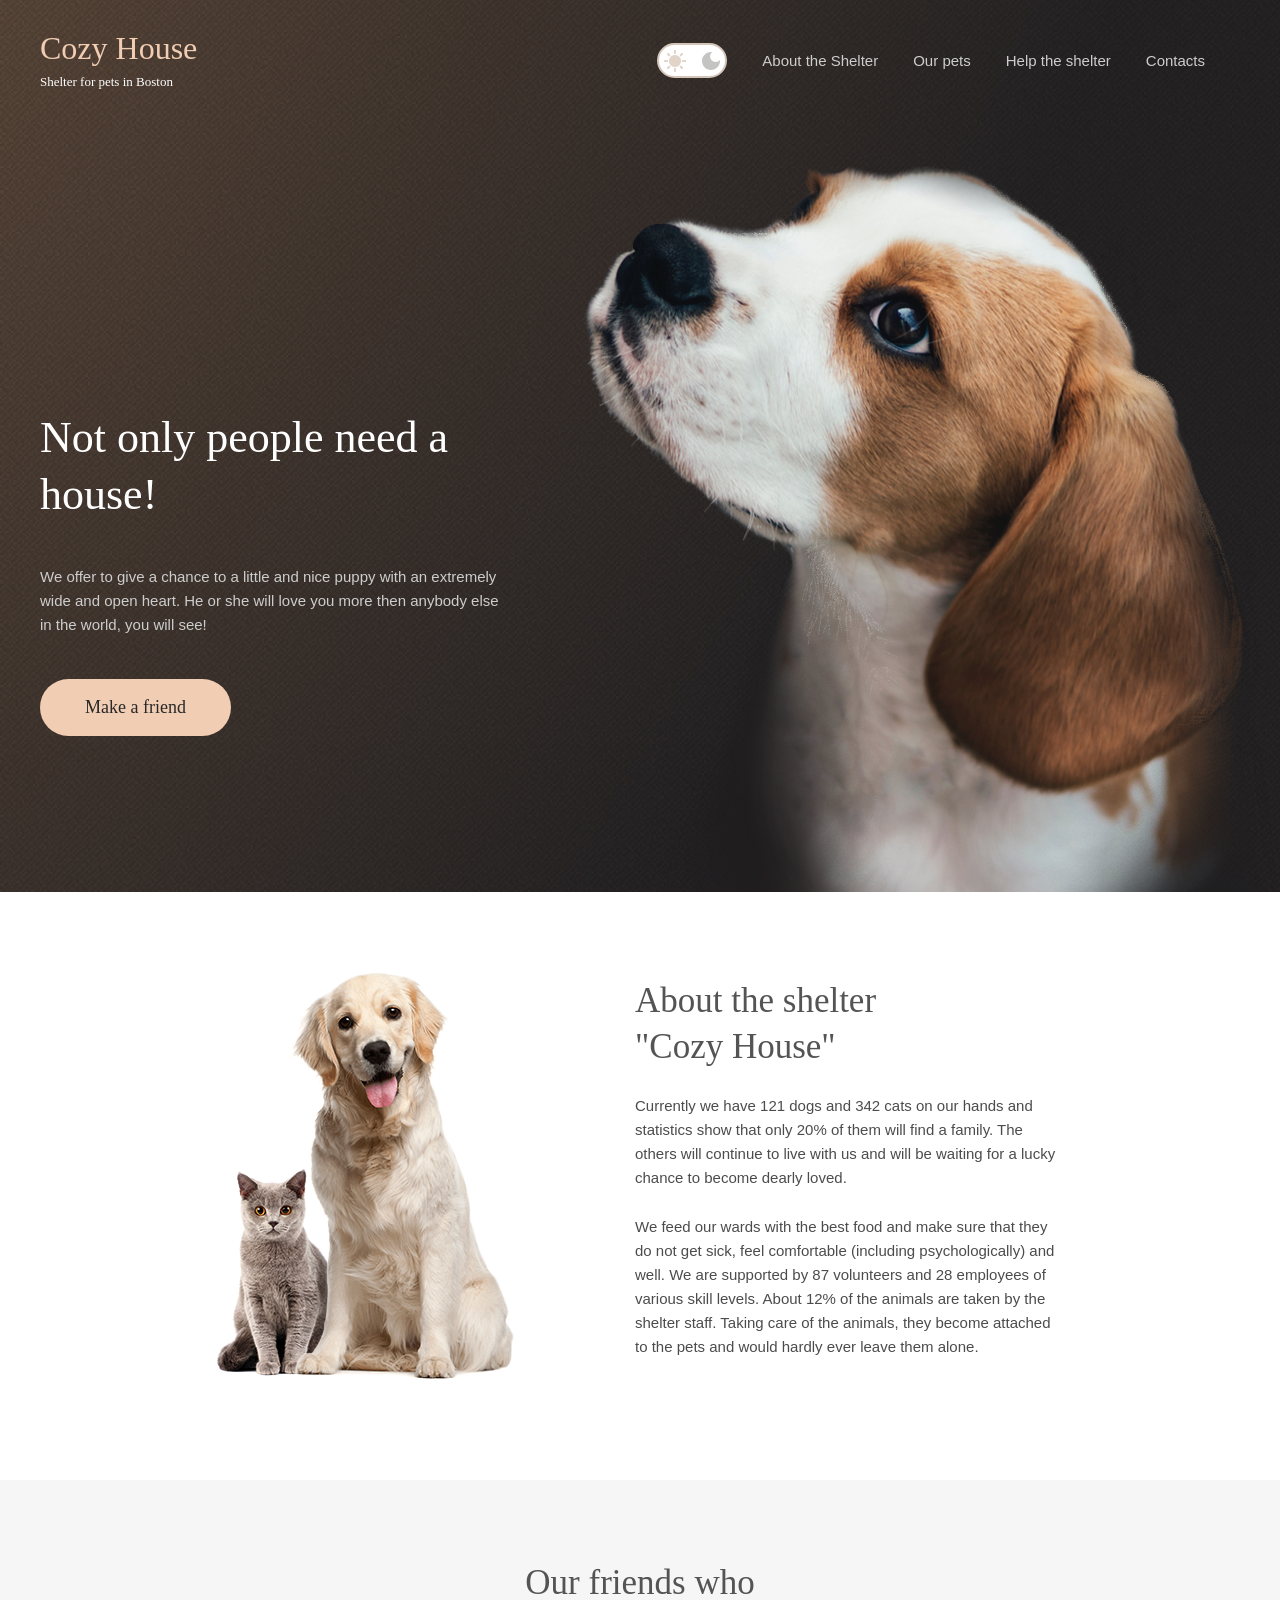
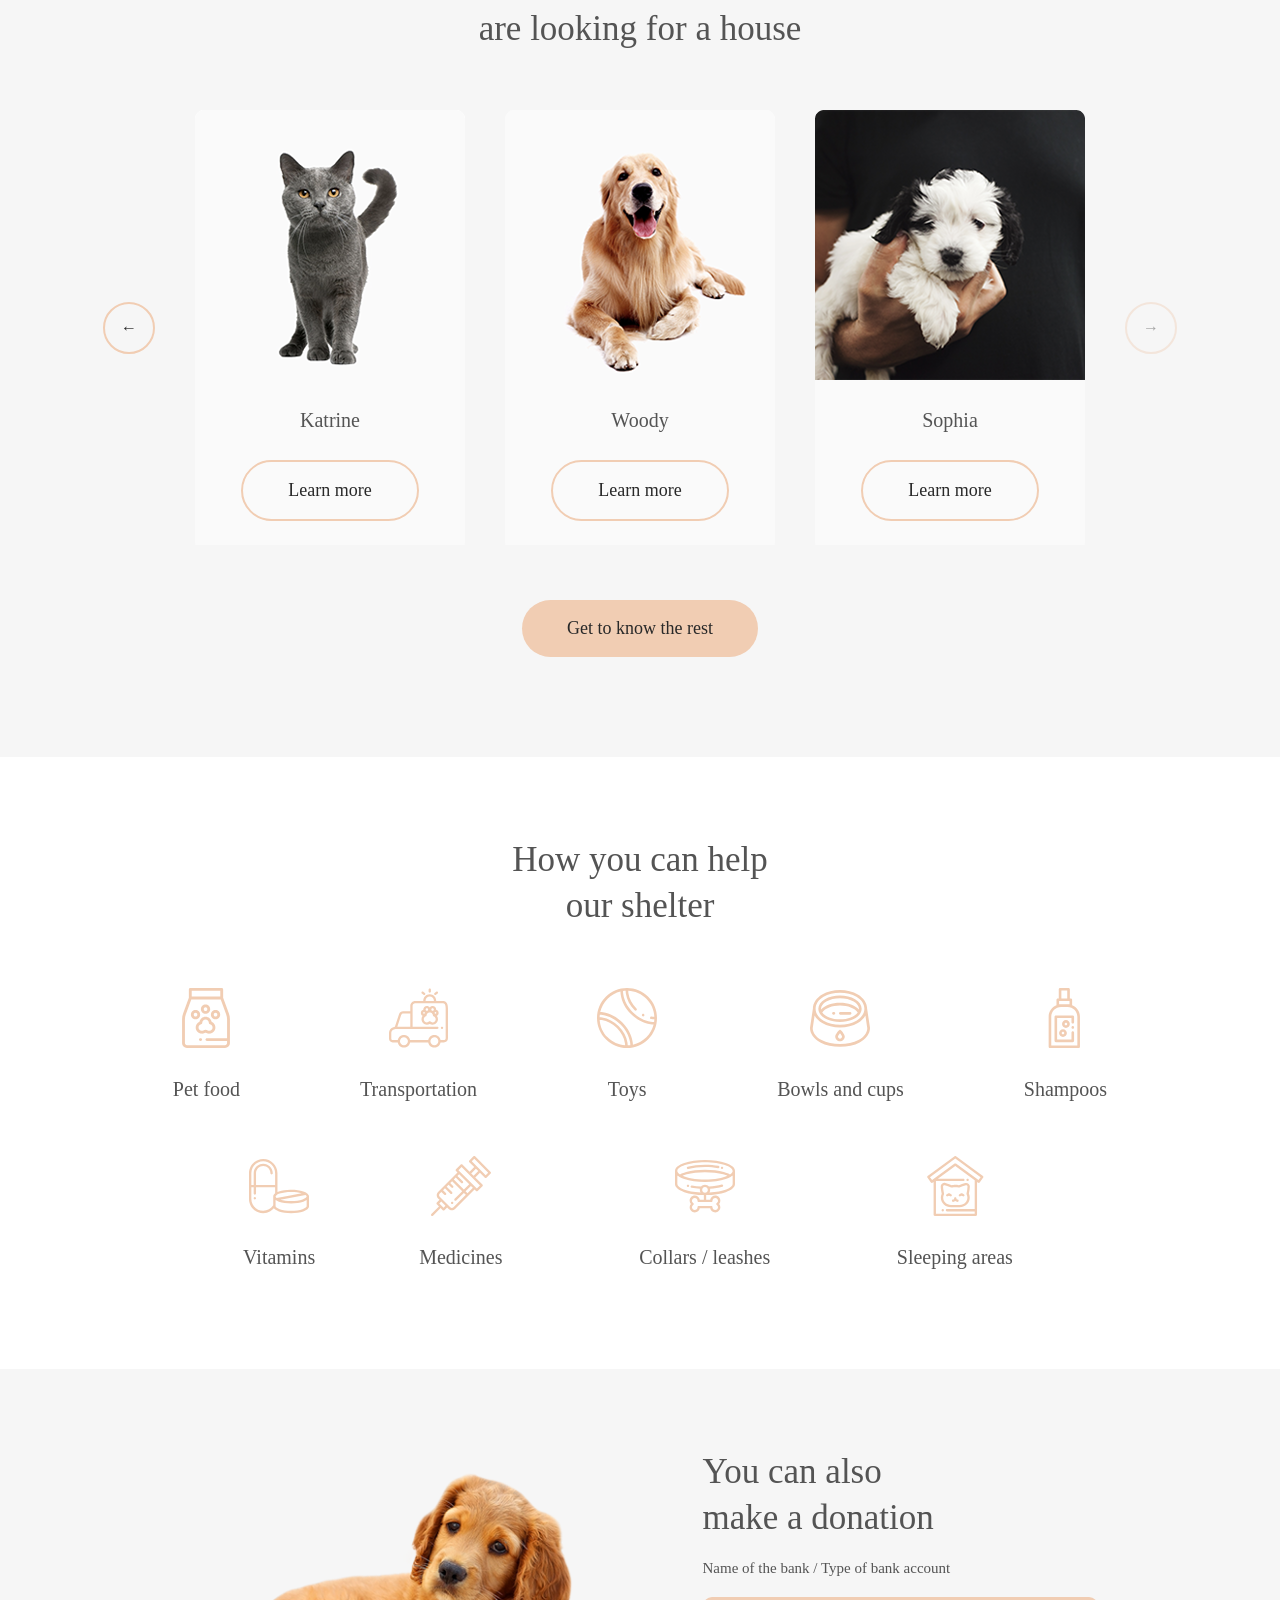
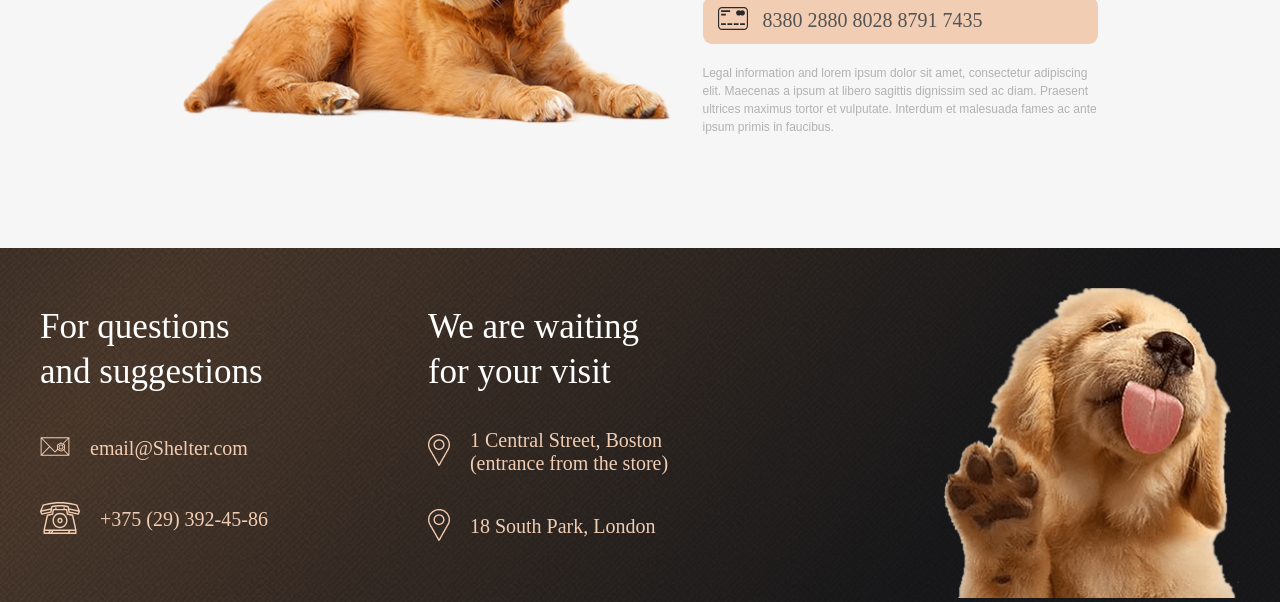
==== commit 59b5cf1d: "feat: add functionality of showMore button and slider" ====
--- a/index.html
+++ b/index.html
@@ -53,7 +53,7 @@
               </p>
             </div>
             <div class="start-scree-button-block">
-              <a href="#" class="start-screen-button">Make a friend</a>
+              <a href="our-pets.html" class="start-screen-button">Make a friend</a>
             </div>
           </div>
           <img src="img/dog1.png" alt="Собака" class="start-screen-image" />
@@ -91,29 +91,15 @@
               Our friends who<br />
               are looking for a house
             </h3>
-            <div class="slider">
-              <div class="slider-button-left">←</div>
-
-              <div class="pets-cards">
-                <div class="pet-card">
-                  <img src="img/pets-katrine.png" alt="фото" class="pet-card-image" />
-                  <p>Katrine</p>
-                  <a href="#" class="pet-card-button">Learn more</a>
-                </div>
-                <div class="pet-card">
-                  <img src="img/pets-jennifer.png" alt="фото" class="pet-card-image" />
-                  <p>Jennifer</p>
-                  <a href="#" class="pet-card-button">Learn more</a>
-                </div>
-                <div class="pet-card pet-card-woody">
-                  <img src="img/pets-woody.png" alt="фото" class="pet-card-image" />
-                  <p>Woody</p>
-                  <a href="#" class="pet-card-button">Learn more</a>
-                </div>
-              </div>
-              <div class="slider-button-right">→</div>
-            </div>
-            <a href="#" class="pets-content-button">Get to know the rest</a>
+            <div class="slider-wrapper">
+  <div class="slider-button-left" id="sliderPrev">←</div>
+  <div class="slider">
+    <div class="pets-cards" id="sliderTrack"></div>
+  </div>
+  <div class="slider-button-right" id="sliderNext">→</div>
+</div>
+  
+            <a href="our-pets.html" class="pets-content-button">Get to know the rest</a>
           </div>
         </div>
       </section>
@@ -248,6 +234,15 @@
         </div>
       </div>
     </footer>
+    <!-- МОДАЛЬНОЕ ОКНО --> 
+<div class="modal" id="petModal">
+  <div class="modal-overlay" data-close></div>
+  <div class="modal-window">
+    <button class="modal-close" data-close aria-label="Close">×</button>
+    <div class="modal-body" id="modalBody">
+    </div>
+  </div>
+</div>
     <script src="script.js"></script>
   </body>
 </html>
--- a/style.css
+++ b/style.css
@@ -183,24 +183,29 @@
 }
 
 .pets-content {
-  width: 1200px;
+  max-width: 1200px;
+  width: 100%;
   display: flex;
   flex-direction: column;
   align-items: center;
 }
 
 .slider {
-  width: 1200px;
+  width: 890px;
   height: 435px;
-  display: flex;
-  justify-content: center;
-  align-items: center;
-}
-
+  overflow: hidden;
+}
+.slider-wrapper {
+  display: flex;
+  justify-content: center;
+  align-items: center;
+  gap: 40px;
+  max-width: 100%;
+}
 .pet-card {
   background-color: #fafafa;
-  margin: 0px 45px;
   width: 270px;
+  flex: 0 0 270px;
   display: flex;
   flex-direction: column;
   justify-content: center;
@@ -210,6 +215,12 @@
   transition: transform 0.3s ease;
 }
 
+.slider-button-left.disabled,
+.slider-button-right.disabled {
+  opacity: 0.4;
+  cursor: default;
+  pointer-events: none;
+}
 .pet-card:hover {
   transform: translateY(-5px);
 }
@@ -225,11 +236,10 @@
 
 .pets-cards {
   display: flex;
-  justify-content: center;
-  align-items: center;
-  flex-direction: row;
-  max-width: 100%;
-}
+  gap: 40px;
+  transition: transform 0.4s ease;
+}
+
 .pet-card-image {
   width: 270px;
   height: 270px;
@@ -623,6 +633,7 @@
 }
 
 .nav-btn-left {
+  display: none;
   border-radius: 50%;
   width: 50px;
   height: 50px;
@@ -661,6 +672,16 @@
   justify-content: start;
   align-items: start;
 }
+@media (max-width: 1024px) {
+  .slider {
+    max-width: 580px;
+  }
+}
+@media (max-width: 640px) {
+  .slider {
+    max-width: 270px;
+  }
+}
 /* Планшетная версия (768px - 1279px) */
 @media (min-width: 768px) and (max-width: 1279px) {
   .container {
@@ -702,16 +723,16 @@
     justify-content: center;
   }
   .slider {
-    width: 708px;
+    width: 750px;
+  }
+  .slider-wrapper {
+    gap: 10px;
   }
   .pet-card {
     margin: 0px;
   }
   .pets-cards {
     gap: 40px;
-    margin-left: 12px;
-    margin-right: 12px;
-    overflow: hidden;
   }
   .pets-content {
     width: 708px;
@@ -826,14 +847,17 @@
 }
 
 @media (min-width: 380px) and (max-width: 767px) {
-  .nav-list .nav-item:not(:first-child, :nth-child(6)) {
-    display: none;
-  }
-
   .burger-menu-btn {
     display: flex;
     align-items: center;
     justify-content: center;
+  }
+
+  .nav-list li:nth-child(2),
+  .nav-list li:nth-child(3),
+  .nav-list li:nth-child(4),
+  .nav-list li:nth-child(5) {
+    display: none;
   }
 }
 
@@ -850,9 +874,18 @@
     gap: 80px;
   }
   .about-text-content,
-  .pets-content,
+  .pets-content {
+    width: 100%;
+  }
   .slider {
+    max-width: 270px;
+    flex-shrink: 0;
+  }
+  .slider-wrapper {
     width: 100%;
+    gap: 10px;
+    display: flex;
+    align-items: center;
   }
   .start-screen-image {
     height: 340px;
@@ -897,18 +930,16 @@
     height: 353px;
     margin-right: 0px;
   }
-  .pets-cards .pet-card:not(:nth-child(0), :nth-child(1)) {
-    display: none;
-  }
+
   .pet-card {
     width: 190px;
     height: auto;
-    margin: 0 20px;
-  }
+  }
+
   .slider-button-left,
   .slider-button-right {
-    width: 45px;
-    height: 45px;
+    width: 40px;
+    height: 40px;
   }
   .pet-card-button {
     padding: 9px 25px;
@@ -935,9 +966,6 @@
 
 /* Планшетная версия второй странички (768px - 1279px) */
 @media (min-width: 768px) and (max-width: 1279px) {
-  .our__pets .our__pet__card:not(:nth-child(1), :nth-child(2), :nth-child(3), :nth-child(4)) {
-    display: none;
-  }
   .our__pets__cards {
     grid-template-columns: repeat(2, 270px);
     gap: 40px;
@@ -945,9 +973,6 @@
 }
 
 @media (min-width: 380px) and (max-width: 767px) {
-  .our__pets .our__pet__card:not(:nth-child(1), :nth-child(2)) {
-    display: none;
-  }
   .our__pets__cards {
     grid-template-columns: repeat(1, 270px);
     gap: 40px;
@@ -984,7 +1009,9 @@
     transform: none !important;
     width: 100%;
   }
-
+  .slider-wrapper {
+    width: 100%;
+  }
   .help-card h4,
   .credit-card-number h4 {
     font-size: 18px;
@@ -1114,3 +1141,115 @@
 html.dark .moon {
   opacity: 1;
 }
+/* ---------- Модальное окно ---------- */
+.modal {
+  position: fixed;
+  inset: 0; /* top:0; right:0; bottom:0; left:0; */
+  display: none;
+  align-items: center;
+  justify-content: center;
+  z-index: 1000;
+}
+
+.modal.modal-open {
+  display: flex;
+}
+
+.modal-overlay {
+  position: absolute;
+  inset: 0; /* top:0; right:0; bottom:0; left:0; */
+  background: rgba(41, 41, 41, 0.6);
+}
+.modal-window {
+  position: relative;
+  background: #fafafa;
+  border-radius: 20px;
+  max-width: 900px;
+  width: 90%;
+  padding: 50px 40px;
+  box-shadow: 0 4px 30px rgba(0, 0, 0, 0.2);
+  z-index: 1;
+}
+
+.modal-close {
+  position: absolute;
+  top: 15px;
+  right: 20px;
+  background: transparent;
+  border: 2px solid #292929;
+  color: #292929;
+  width: 40px;
+  height: 40px;
+  border-radius: 50%;
+  font-size: 24px;
+  line-height: 1;
+  cursor: pointer;
+  transition: 0.3s;
+}
+.modal-close:hover {
+  background: #292929;
+  color: #fafafa;
+  transition: transform 0.3s ease;
+}
+.modal-body {
+  display: flex;
+  flex-direction: row;
+  gap: 40px;
+  align-items: center;
+  justify-content: flex-start;
+}
+
+.modal-body img {
+  width: 50%;
+  height: auto;
+  border-radius: 10px;
+}
+.modal-body h2 {
+  font-size: 32px;
+  margin: 0 0 8px;
+  color: #292929;
+}
+
+.modal-body .modal-breed {
+  font-size: 18px;
+  color: #292929;
+  margin: 0 0 24px;
+}
+.modal-body .modal-description {
+  font-size: 15px;
+  line-height: 1.6;
+  color: #292929;
+  margin: 0 0 24px;
+}
+
+.modal-body ul {
+  list-style: none;
+  padding: 0;
+  margin: 0;
+}
+.modal-body li {
+  position: relative;
+  padding-left: 18px;
+  margin-bottom: 8px;
+  font-size: 15px;
+  color: #292929;
+}
+
+@media (min-width: 379px) and (max-width: 767px) {
+  .modal-window {
+    width: 80%;
+    max-width: 750px;
+    padding: 30px 20px;
+  }
+  .modal-body {
+    flex-direction: column;
+  }
+}
+
+@media (min-width: 768px) and (max-width: 1440px) {
+  .modal-window {
+    width: 85%;
+    max-width: 800px;
+    padding: 40px 30px;
+  }
+}
